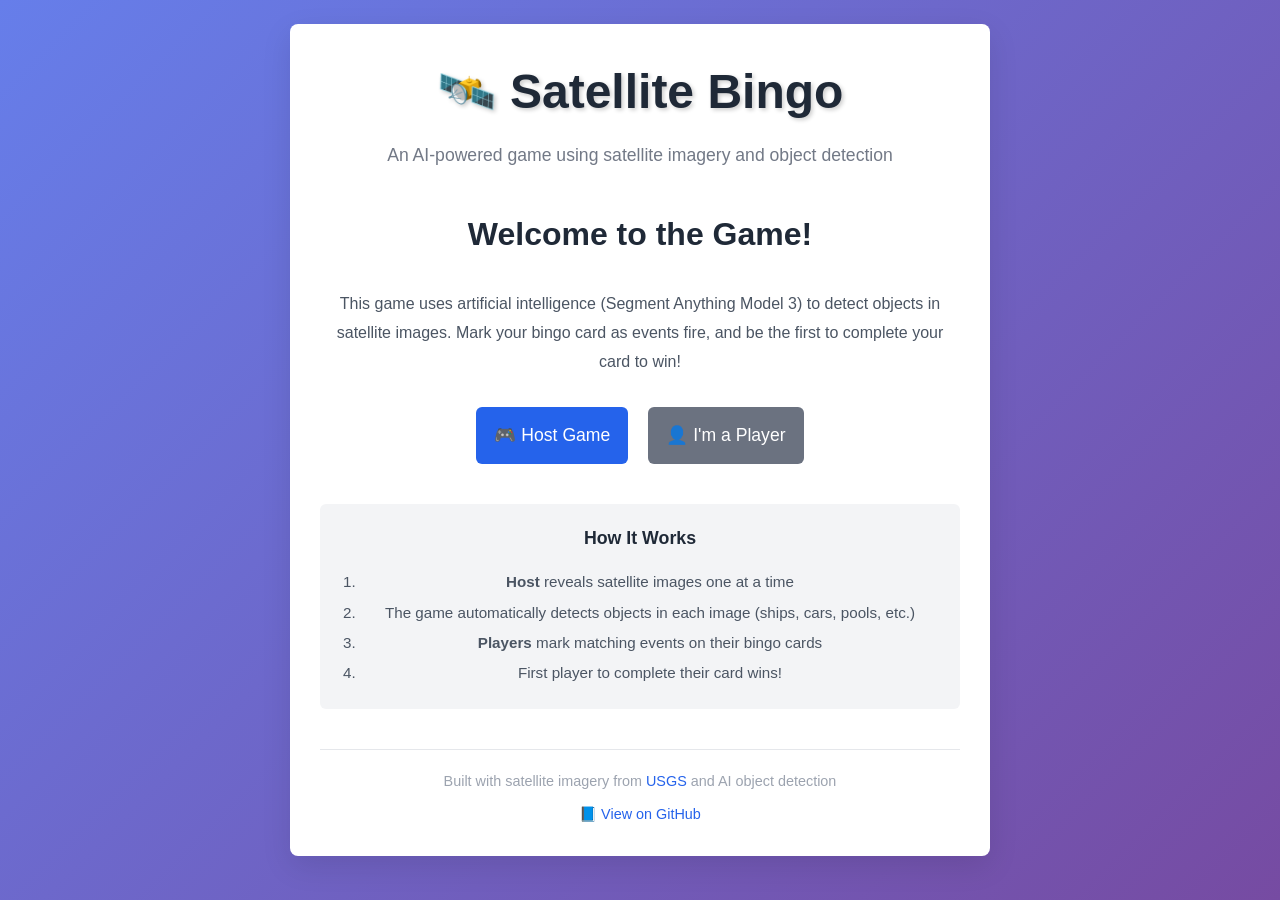
==== index.html @ 4fd05a95 "Added trial web-ui from claude" ====
<!DOCTYPE html>
<html lang="en">
<head>
  <meta charset="UTF-8">
  <meta name="viewport" content="width=device-width, initial-scale=1.0">
  <title>Satellite Bingo</title>
  <link rel="stylesheet" href="web/css/style.css">
</head>
<body>
  <div class="landing">
    <div class="card" style="max-width: 700px;">
      <header style="margin-bottom: 40px;">
        <h1 style="color: var(--text-dark);">🛰️ Satellite Bingo</h1>
        <p style="color: #6b7280; font-size: 1.1em;">An AI-powered game using satellite imagery and object detection</p>
      </header>

      <h2>Welcome to the Game!</h2>

      <p style="margin-bottom: 30px; color: #4b5563; line-height: 1.8;">
        This game uses artificial intelligence (Segment Anything Model 3) to detect objects in satellite images.
        Mark your bingo card as events fire, and be the first to complete your card to win!
      </p>

      <div class="landing-buttons">
        <a href="host.html" style="text-decoration: none;">
          <button style="width: 100%; padding: 18px; font-size: 1.1em;">
            🎮 Host Game
          </button>
        </a>
        <a href="player.html" style="text-decoration: none;">
          <button class="secondary" style="width: 100%; padding: 18px; font-size: 1.1em;">
            👤 I'm a Player
          </button>
        </a>
      </div>

      <div style="margin-top: 40px; padding: 20px; background: #f3f4f6; border-radius: 6px; font-size: 0.95em; color: #4b5563;">
        <h3 style="margin-bottom: 15px; color: var(--text-dark);">How It Works</h3>
        <ol style="margin-left: 20px; line-height: 2;">
          <li><strong>Host</strong> reveals satellite images one at a time</li>
          <li>The game automatically detects objects in each image (ships, cars, pools, etc.)</li>
          <li><strong>Players</strong> mark matching events on their bingo cards</li>
          <li>First player to complete their card wins!</li>
        </ol>
      </div>

      <footer style="margin-top: 40px; padding-top: 20px; border-top: 1px solid var(--border-color); text-align: center; color: #9ca3af; font-size: 0.9em;">
        <p>
          Built with satellite imagery from
          <a href="https://www.usgs.gov/" style="color: var(--primary-color); text-decoration: none;">USGS</a>
          and AI object detection
        </p>
        <p style="margin-top: 10px;">
          <a href="https://github.com/DanGodi/segmentation-bingo" style="color: var(--primary-color); text-decoration: none;">📘 View on GitHub</a>
        </p>
      </footer>
    </div>
  </div>
</body>
</html>
---- web/css/style.css ----
/**
 * Satellite Bingo - Web UI Styles
 */

:root {
  --primary-color: #2563eb;
  --primary-dark: #1e40af;
  --success-color: #16a34a;
  --danger-color: #dc2626;
  --warning-color: #ea580c;
  --text-light: #f5f5f5;
  --text-dark: #1f2937;
  --bg-light: #f9fafb;
  --bg-dark: #111827;
  --border-color: #e5e7eb;
  --shadow: 0 1px 3px rgba(0, 0, 0, 0.1);
}

* {
  margin: 0;
  padding: 0;
  box-sizing: border-box;
}

body {
  font-family: -apple-system, BlinkMacSystemFont, 'Segoe UI', Roboto, Oxygen, Ubuntu, Cantarell, sans-serif;
  background: linear-gradient(135deg, #667eea 0%, #764ba2 100%);
  color: var(--text-dark);
  line-height: 1.6;
  min-height: 100vh;
}

/* Container */
.container {
  max-width: 1200px;
  margin: 0 auto;
  padding: 20px;
}

/* Header */
header {
  text-align: center;
  margin-bottom: 40px;
  color: white;
}

header h1 {
  font-size: 3em;
  margin-bottom: 10px;
  text-shadow: 2px 2px 4px rgba(0, 0, 0, 0.2);
}

header p {
  font-size: 1.1em;
  opacity: 0.95;
}

/* Cards and panels */
.card {
  background: white;
  border-radius: 8px;
  padding: 30px;
  box-shadow: 0 10px 30px rgba(0, 0, 0, 0.1);
  margin-bottom: 20px;
}

/* Buttons */
button {
  background: var(--primary-color);
  color: white;
  border: none;
  padding: 12px 24px;
  border-radius: 6px;
  font-size: 1em;
  cursor: pointer;
  transition: all 0.2s;
}

button:hover {
  background: var(--primary-dark);
  transform: translateY(-2px);
  box-shadow: 0 5px 15px rgba(0, 0, 0, 0.2);
}

button:active {
  transform: translateY(0);
}

button.secondary {
  background: #6b7280;
}

button.secondary:hover {
  background: #4b5563;
}

button.success {
  background: var(--success-color);
}

button.success:hover {
  background: #15803d;
}

button.danger {
  background: var(--danger-color);
}

button.danger:hover {
  background: #b91c1c;
}

button:disabled {
  opacity: 0.5;
  cursor: not-allowed;
}

/* Landing page */
.landing {
  display: flex;
  flex-direction: column;
  align-items: center;
  justify-content: center;
  min-height: 100vh;
  text-align: center;
}

.landing .card {
  max-width: 600px;
}

.landing h2 {
  font-size: 2em;
  margin-bottom: 30px;
  color: var(--text-dark);
}

.landing-buttons {
  display: flex;
  gap: 20px;
  justify-content: center;
  flex-wrap: wrap;
}

.landing-buttons button {
  padding: 16px 40px;
  font-size: 1.1em;
}

/* Game views */
.game-view {
  display: flex;
  flex-direction: column;
  gap: 20px;
}

/* Game header bar */
.game-header {
  display: flex;
  justify-content: space-between;
  align-items: center;
  background: white;
  padding: 20px;
  border-radius: 8px;
  box-shadow: var(--shadow);
  flex-wrap: wrap;
  gap: 10px;
}

.game-header h1 {
  font-size: 1.8em;
  color: var(--text-dark);
}

.turn-counter {
  font-size: 1.1em;
  color: #6b7280;
  font-weight: 500;
}

/* Image display area */
.image-display {
  background: white;
  border-radius: 8px;
  padding: 20px;
  text-align: center;
  box-shadow: var(--shadow);
}

.image-display img {
  max-width: 100%;
  max-height: 600px;
  border-radius: 6px;
}

.image-id {
  font-size: 0.9em;
  color: #6b7280;
  margin-top: 10px;
}

/* Events panel */
.events-panel {
  background: #f0fdf4;
  border-left: 4px solid var(--success-color);
  padding: 20px;
  border-radius: 6px;
}

.events-panel h3 {
  margin-bottom: 15px;
  color: #15803d;
}

.events-chips {
  display: flex;
  flex-wrap: wrap;
  gap: 10px;
}

.event-chip {
  background: var(--success-color);
  color: white;
  padding: 8px 16px;
  border-radius: 20px;
  font-size: 0.9em;
  font-weight: 500;
}

.event-chip.inactive {
  background: #e5e7eb;
  color: #6b7280;
}

/* Progress bars */
.progress-section {
  background: white;
  padding: 20px;
  border-radius: 8px;
  box-shadow: var(--shadow);
}

.progress-section h3 {
  margin-bottom: 15px;
  color: var(--text-dark);
}

.card-progress {
  display: grid;
  grid-template-columns: repeat(auto-fit, minmax(250px, 1fr));
  gap: 15px;
}

.card-progress-item {
  background: #f3f4f6;
  padding: 15px;
  border-radius: 6px;
  border-left: 4px solid var(--primary-color);
}

.card-progress-item.bingo {
  border-left-color: var(--success-color);
  background: #f0fdf4;
}

.card-id {
  font-weight: 600;
  color: var(--text-dark);
  margin-bottom: 8px;
}

.progress-bar {
  background: #e5e7eb;
  height: 8px;
  border-radius: 4px;
  overflow: hidden;
}

.progress-fill {
  background: var(--primary-color);
  height: 100%;
  transition: width 0.3s;
}

.card-progress-item.bingo .progress-fill {
  background: var(--success-color);
}

.progress-text {
  font-size: 0.85em;
  color: #6b7280;
  margin-top: 5px;
}

/* Bingo card grid */
.bingo-card {
  background: white;
  border: 2px solid var(--primary-color);
  border-radius: 8px;
  padding: 15px;
  box-shadow: var(--shadow);
}

.bingo-card.completed {
  border-color: var(--success-color);
  background: #f0fdf4;
}

.card-header {
  display: flex;
  justify-content: space-between;
  align-items: center;
  margin-bottom: 15px;
  padding-bottom: 10px;
  border-bottom: 1px solid var(--border-color);
}

.card-header h3 {
  color: var(--text-dark);
}

.bingo-label {
  background: var(--success-color);
  color: white;
  padding: 4px 12px;
  border-radius: 20px;
  font-size: 0.8em;
  font-weight: 600;
}

.card-grid {
  display: grid;
  grid-template-columns: repeat(5, 1fr);
  gap: 8px;
}

.bingo-square {
  aspect-ratio: 1;
  background: white;
  border: 2px solid var(--border-color);
  border-radius: 6px;
  padding: 10px;
  cursor: pointer;
  transition: all 0.2s;
  display: flex;
  align-items: center;
  justify-content: center;
  text-align: center;
  font-size: 0.75em;
  font-weight: 500;
  overflow: hidden;
}

.bingo-square:hover:not(.marked) {
  border-color: var(--primary-color);
  background: #eff6ff;
}

.bingo-square.marked {
  background: var(--success-color);
  color: white;
  border-color: var(--success-color);
}

.bingo-square.marked::after {
  content: '✓';
  font-size: 1.5em;
  font-weight: bold;
}

/* Card selector */
.card-selector {
  margin-bottom: 20px;
}

.card-selector label {
  display: block;
  margin-bottom: 8px;
  font-weight: 600;
  color: var(--text-dark);
}

.card-selector select {
  width: 100%;
  padding: 10px;
  border: 1px solid var(--border-color);
  border-radius: 6px;
  font-size: 1em;
}

/* Empty state */
.empty-state {
  text-align: center;
  padding: 40px 20px;
  background: #f3f4f6;
  border-radius: 8px;
  color: #6b7280;
}

.empty-state h3 {
  margin-bottom: 10px;
  color: var(--text-dark);
}

/* Responsive */
@media (max-width: 768px) {
  header h1 {
    font-size: 2em;
  }

  .game-header {
    flex-direction: column;
  }

  .landing-buttons {
    flex-direction: column;
  }

  .landing-buttons button {
    width: 100%;
  }

  .card-grid {
    grid-template-columns: repeat(5, 1fr);
    gap: 6px;
  }

  .bingo-square {
    font-size: 0.6em;
    padding: 5px;
  }

  .card-progress {
    grid-template-columns: 1fr;
  }
}
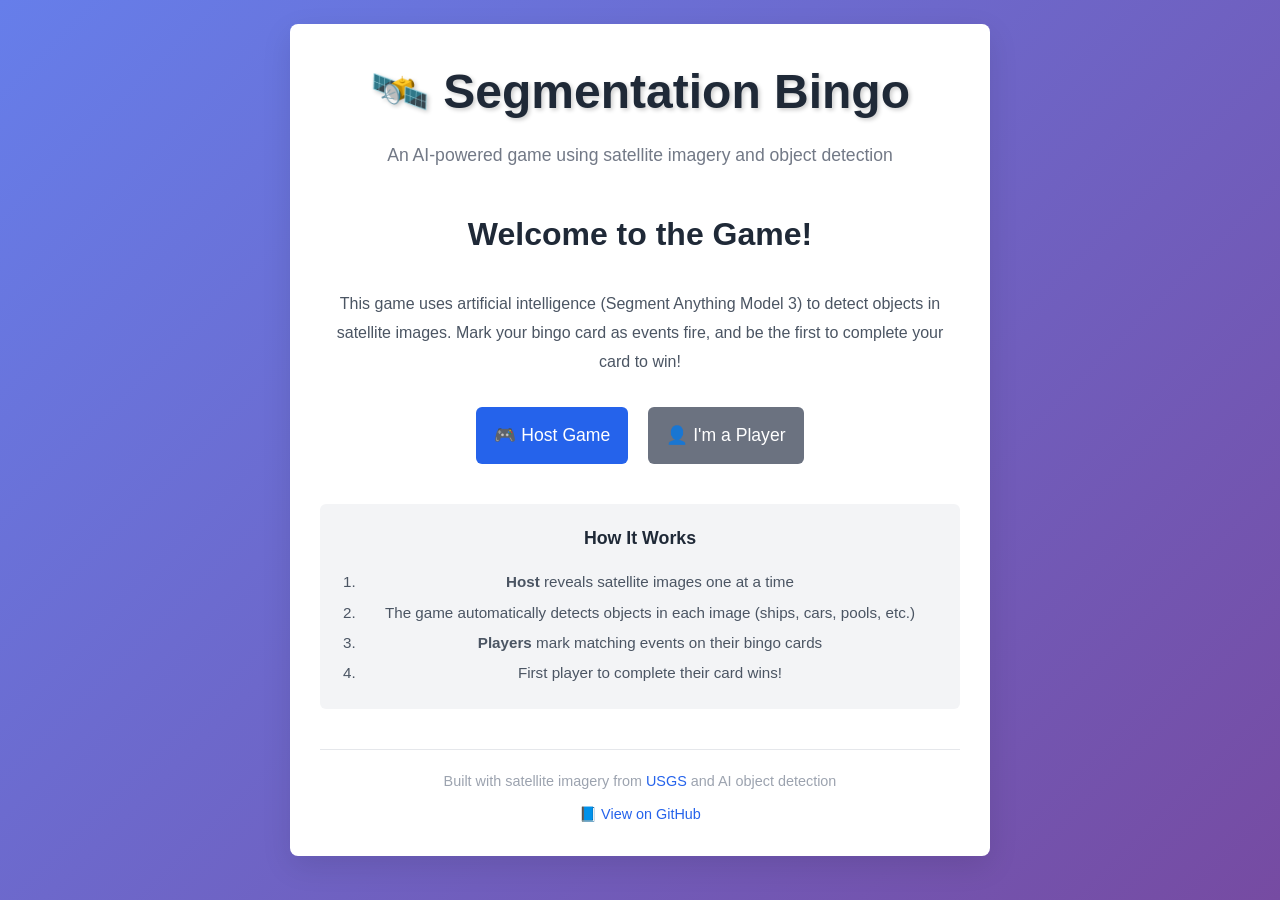
==== commit 9bf901bf: "Fixed title referring to previous version and fixed asset loading" ====
--- a/index.html
+++ b/index.html
@@ -10,7 +10,7 @@
   <div class="landing">
     <div class="card" style="max-width: 700px;">
       <header style="margin-bottom: 40px;">
-        <h1 style="color: var(--text-dark);">🛰️ Satellite Bingo</h1>
+        <h1 style="color: var(--text-dark);">🛰️ Segmentation Bingo</h1>
         <p style="color: #6b7280; font-size: 1.1em;">An AI-powered game using satellite imagery and object detection</p>
       </header>
 
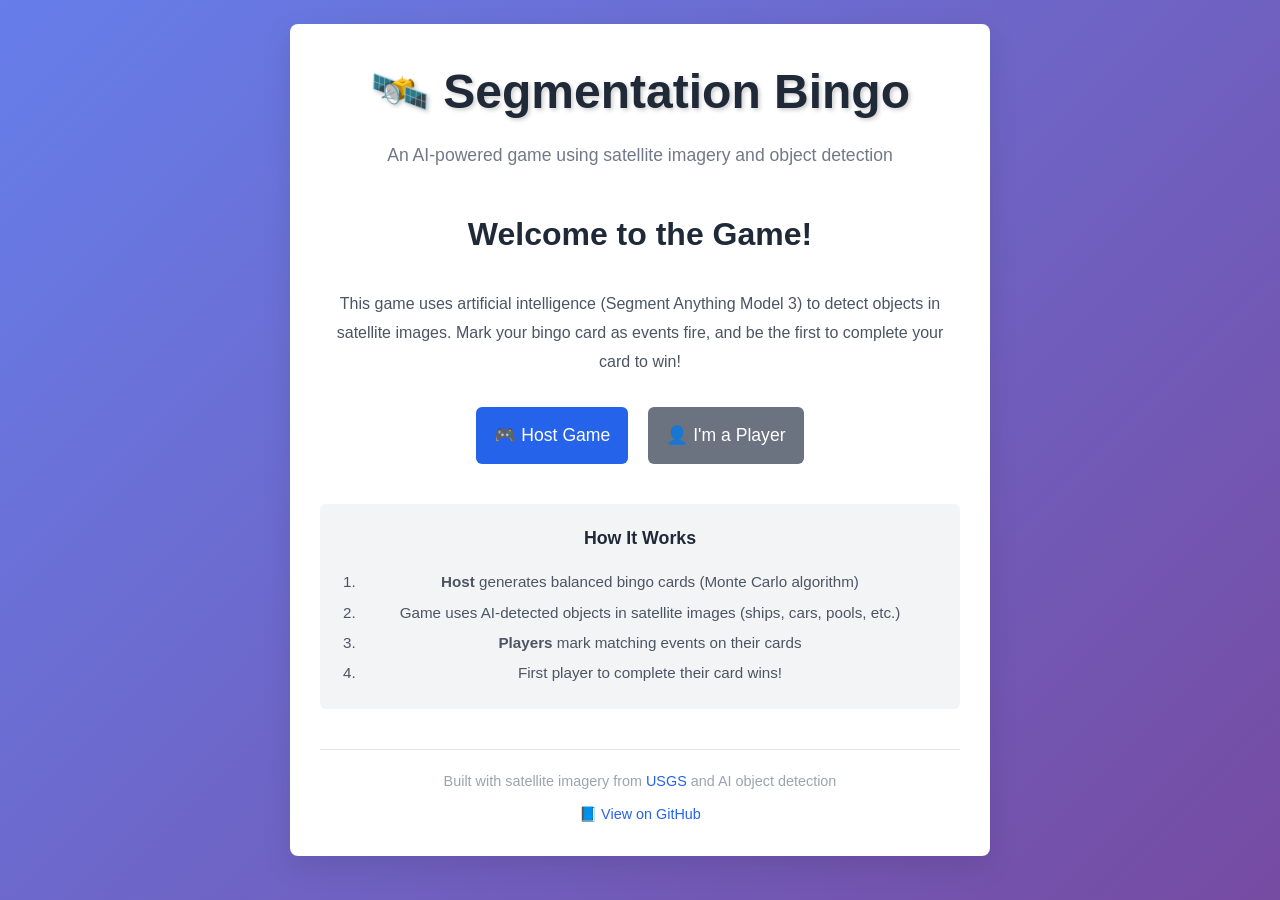
==== commit 534a60bb: "Added number of cards slider and implemented js montecarlo cards generator" ====
--- a/index.html
+++ b/index.html
@@ -22,7 +22,7 @@
       </p>
 
       <div class="landing-buttons">
-        <a href="host.html" style="text-decoration: none;">
+        <a href="setup.html" style="text-decoration: none;">
           <button style="width: 100%; padding: 18px; font-size: 1.1em;">
             🎮 Host Game
           </button>
@@ -37,9 +37,9 @@
       <div style="margin-top: 40px; padding: 20px; background: #f3f4f6; border-radius: 6px; font-size: 0.95em; color: #4b5563;">
         <h3 style="margin-bottom: 15px; color: var(--text-dark);">How It Works</h3>
         <ol style="margin-left: 20px; line-height: 2;">
-          <li><strong>Host</strong> reveals satellite images one at a time</li>
-          <li>The game automatically detects objects in each image (ships, cars, pools, etc.)</li>
-          <li><strong>Players</strong> mark matching events on their bingo cards</li>
+          <li><strong>Host</strong> generates balanced bingo cards (Monte Carlo algorithm)</li>
+          <li>Game uses AI-detected objects in satellite images (ships, cars, pools, etc.)</li>
+          <li><strong>Players</strong> mark matching events on their cards</li>
           <li>First player to complete their card wins!</li>
         </ol>
       </div>
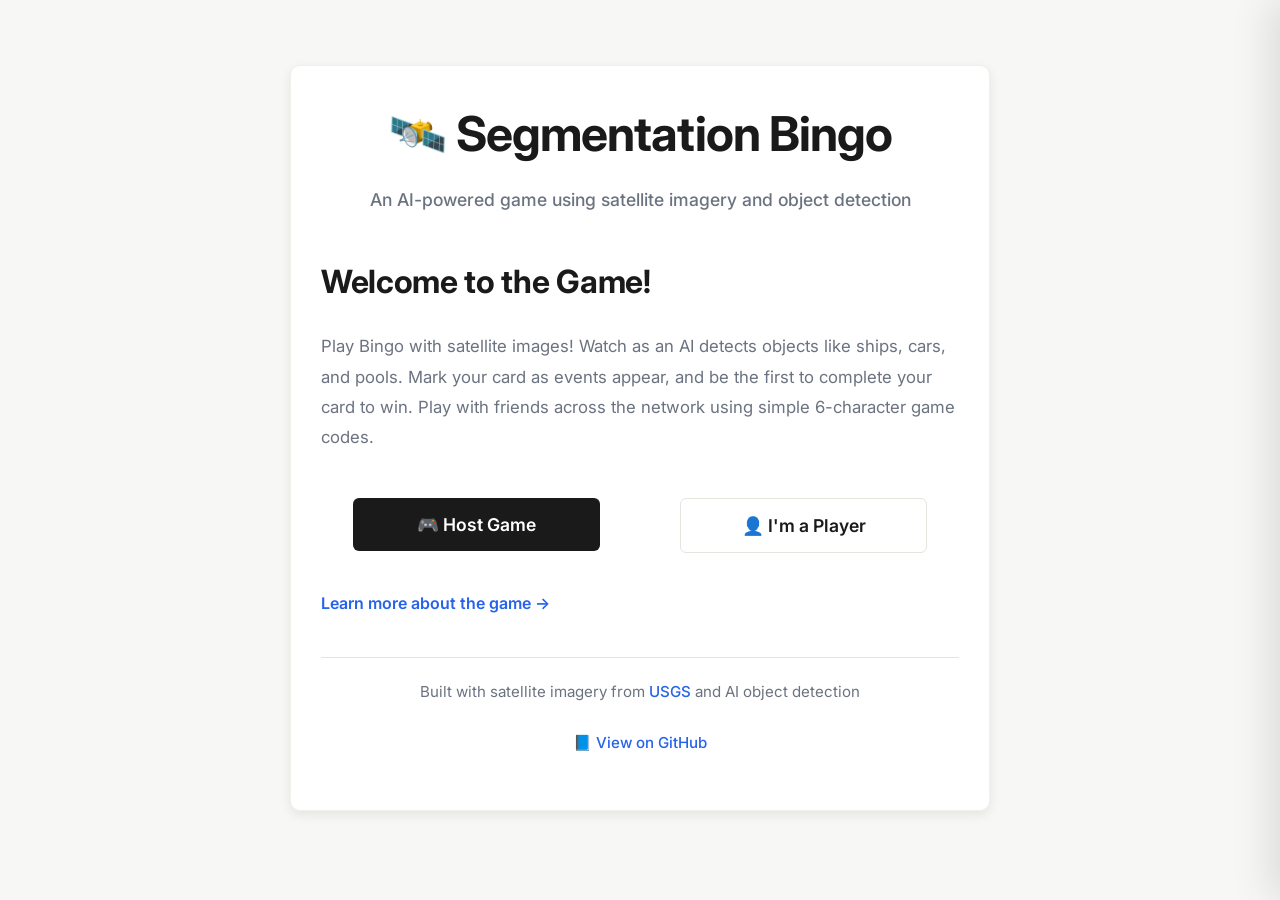
==== commit 321a0b3f: "Improvements to UI design, fixed title indexing and other stuff" ====
--- a/index.html
+++ b/index.html
@@ -3,58 +3,141 @@
 <head>
   <meta charset="UTF-8">
   <meta name="viewport" content="width=device-width, initial-scale=1.0">
-  <title>Satellite Bingo</title>
+  <title>Segmentation Bingo</title>
+  <link rel="preconnect" href="https://fonts.googleapis.com">
+  <link href="https://fonts.googleapis.com/css2?family=Inter:wght@400;500;600;700&display=swap" rel="stylesheet">
   <link rel="stylesheet" href="web/css/style.css">
 </head>
 <body>
   <div class="landing">
     <div class="card" style="max-width: 700px;">
       <header style="margin-bottom: 40px;">
-        <h1 style="color: var(--text-dark);">🛰️ Segmentation Bingo</h1>
-        <p style="color: #6b7280; font-size: 1.1em;">An AI-powered game using satellite imagery and object detection</p>
+        <h1 style="color: var(--text-primary);">🛰️ Segmentation Bingo</h1>
+        <p style="color: var(--text-secondary); font-size: 1.1em;">An AI-powered game using satellite imagery and object detection</p>
       </header>
 
       <h2>Welcome to the Game!</h2>
 
-      <p style="margin-bottom: 30px; color: #4b5563; line-height: 1.8;">
-        This game uses artificial intelligence (Segment Anything Model 3) to detect objects in satellite images.
-        Mark your bingo card as events fire, and be the first to complete your card to win!
+      <p style="margin-bottom: 30px; color: var(--text-secondary); line-height: 1.8;">
+        Play Bingo with satellite images! Watch as an AI detects objects like ships, cars, and pools. Mark your card as events appear, and be the first to complete your card to win. Play with friends across the network using simple 6-character game codes.
       </p>
 
       <div class="landing-buttons">
-        <a href="setup.html" style="text-decoration: none;">
-          <button style="width: 100%; padding: 18px; font-size: 1.1em;">
+        <a href="host.html" style="text-decoration: none;">
+          <button style="width: 100%; padding: 16px; font-size: 1.05em;">
             🎮 Host Game
           </button>
         </a>
         <a href="player.html" style="text-decoration: none;">
-          <button class="secondary" style="width: 100%; padding: 18px; font-size: 1.1em;">
+          <button class="secondary" style="width: 100%; padding: 16px; font-size: 1.05em;">
             👤 I'm a Player
           </button>
         </a>
       </div>
 
-      <div style="margin-top: 40px; padding: 20px; background: #f3f4f6; border-radius: 6px; font-size: 0.95em; color: #4b5563;">
-        <h3 style="margin-bottom: 15px; color: var(--text-dark);">How It Works</h3>
-        <ol style="margin-left: 20px; line-height: 2;">
-          <li><strong>Host</strong> generates balanced bingo cards (Monte Carlo algorithm)</li>
-          <li>Game uses AI-detected objects in satellite images (ships, cars, pools, etc.)</li>
-          <li><strong>Players</strong> mark matching events on their cards</li>
-          <li>First player to complete their card wins!</li>
-        </ol>
-      </div>
+      <button class="how-it-works-btn" onclick="openRulesPanel()">
+        Learn more about the game →
+      </button>
 
-      <footer style="margin-top: 40px; padding-top: 20px; border-top: 1px solid var(--border-color); text-align: center; color: #9ca3af; font-size: 0.9em;">
+      <footer style="margin-top: 40px; padding-top: 20px; border-top: 1px solid var(--border); text-align: center; color: var(--text-muted); font-size: 0.9em;">
         <p>
           Built with satellite imagery from
-          <a href="https://www.usgs.gov/" style="color: var(--primary-color); text-decoration: none;">USGS</a>
+          <a href="https://www.usgs.gov/">USGS</a>
           and AI object detection
         </p>
         <p style="margin-top: 10px;">
-          <a href="https://github.com/DanGodi/segmentation-bingo" style="color: var(--primary-color); text-decoration: none;">📘 View on GitHub</a>
+          <a href="https://github.com/DanGodi/segmentation-bingo">📘 View on GitHub</a>
         </p>
       </footer>
     </div>
   </div>
+
+  <!-- Side Panel Overlay -->
+  <div class="side-panel-overlay" id="sidePanelOverlay" onclick="closeSidePanel()"></div>
+
+  <!-- Side Panel -->
+  <div class="side-panel" id="sidePanel">
+    <div class="side-panel-header">
+      <h2>How Segmentation Bingo Works</h2>
+      <button class="side-panel-close" onclick="closeSidePanel()">✕</button>
+    </div>
+
+    <div class="side-panel-section">
+      <h3>📋 How to Play</h3>
+      <ol>
+        <li><strong>Host</strong> generates balanced bingo cards using a Monte Carlo algorithm</li>
+        <li><strong>Players</strong> join with a 6-character game code and enter their name</li>
+        <li>Host reveals satellite images one at a time</li>
+        <li>An <strong>AI model (SAM 3)</strong> detects objects in each image (ships, vehicles, pools, etc.)</li>
+        <li>When detected objects match your bingo card events, your squares auto-mark</li>
+        <li>You can also <strong>manually mark squares</strong> if you spot objects the AI missed</li>
+        <li><strong>First player to complete their card</strong> claims BINGO and wins!</li>
+      </ol>
+    </div>
+
+    <div class="side-panel-section">
+      <h3>🤖 How AI Segmentation Works</h3>
+      <p>
+        <strong>Segmentation</strong> is a computer vision technique where an AI model identifies and outlines every object in an image. Our game uses <strong>SAM 3 (Segment Anything Model 3)</strong>, a state-of-the-art model developed by Meta that can detect and label objects in any image.
+      </p>
+      <p>
+        For this game, SAM 3 analyzes 36 satellite images from the USGS, automatically detecting features like:
+      </p>
+      <ul style="margin-left: 20px; color: var(--text-secondary); font-size: 0.95em; line-height: 1.8;">
+        <li>Ships and maritime vessels</li>
+        <li>Cars and vehicles</li>
+        <li>Pools and water features</li>
+        <li>Buildings and structures</li>
+        <li>Trees, forests, and vegetation</li>
+        <li>Roads and parking lots</li>
+        <li>And much more...</li>
+      </ul>
+    </div>
+
+    <div class="side-panel-section">
+      <h3>🛰️ About the Images</h3>
+      <p>
+        The game uses <strong>36 satellite images</strong> from the USGS. Each image shows a different location on Earth captured from space. The AI detects what objects appear in each image, and your bingo card contains 10 events (combinations of detected objects).
+      </p>
+      <p>
+        Here's an example of a satellite image and the kinds of objects an AI can detect:
+      </p>
+      <img src="web/images/image_1.jpg" alt="Example satellite image" class="side-panel-image">
+      <p style="font-size: 0.85em; color: var(--text-muted); margin-top: 8px;">Example satellite image from USGS</p>
+    </div>
+
+    <div class="side-panel-section">
+      <h3>💡 Quick Tips</h3>
+      <ul style="margin-left: 20px; color: var(--text-secondary); font-size: 0.95em; line-height: 1.8;">
+        <li>Each game generates a unique, balanced set of bingo cards</li>
+        <li>You can play with 2+ players on different networks</li>
+        <li>The 6-character game code makes it easy to share (no long URLs)</li>
+        <li>Watch the host's screen to see which objects are detected each turn</li>
+        <li>The first verified winner completes their card and claims BINGO</li>
+        <li>After 3+ players win, the game ends and you can see the final chart</li>
+      </ul>
+    </div>
+  </div>
+
+  <script>
+    function openRulesPanel() {
+      document.getElementById('sidePanel').classList.add('open');
+      document.getElementById('sidePanelOverlay').classList.add('open');
+      document.body.style.overflow = 'hidden';
+    }
+
+    function closeSidePanel() {
+      document.getElementById('sidePanel').classList.remove('open');
+      document.getElementById('sidePanelOverlay').classList.remove('open');
+      document.body.style.overflow = 'auto';
+    }
+
+    // Close panel when pressing Escape
+    document.addEventListener('keydown', function(event) {
+      if (event.key === 'Escape') {
+        closeSidePanel();
+      }
+    });
+  </script>
 </body>
 </html>
--- a/web/css/style.css
+++ b/web/css/style.css
@@ -1,19 +1,37 @@
 /**
- * Satellite Bingo - Web UI Styles
+ * Segmentation Bingo - Claude-inspired Design
+ * Clean, minimal, with warm neutrals and smooth animations
  */
 
+@import url('https://fonts.googleapis.com/css2?family=Inter:wght@400;500;600;700&display=swap');
+
 :root {
-  --primary-color: #2563eb;
+  --primary: #2563eb;
+  --primary-light: #3b82f6;
   --primary-dark: #1e40af;
-  --success-color: #16a34a;
-  --danger-color: #dc2626;
-  --warning-color: #ea580c;
-  --text-light: #f5f5f5;
-  --text-dark: #1f2937;
-  --bg-light: #f9fafb;
-  --bg-dark: #111827;
-  --border-color: #e5e7eb;
-  --shadow: 0 1px 3px rgba(0, 0, 0, 0.1);
+  --success: #10b981;
+  --warning: #f59e0b;
+  --danger: #ef4444;
+
+  --text-primary: #1a1a1a;
+  --text-secondary: #6b7280;
+  --text-muted: #9ca3af;
+
+  --bg-page: #f7f7f5;
+  --bg-surface: #ffffff;
+  --bg-subtle: #f3f3f0;
+
+  --border: #e5e5e0;
+  --border-light: #f0f0ed;
+
+  --shadow-sm: 0 1px 3px rgba(0, 0, 0, 0.06);
+  --shadow-md: 0 4px 12px rgba(0, 0, 0, 0.08);
+  --shadow-lg: 0 12px 40px rgba(0, 0, 0, 0.12);
+
+  --radius: 10px;
+  --radius-sm: 6px;
+
+  --transition: all 0.2s cubic-bezier(0.4, 0, 0.2, 1);
 }
 
 * {
@@ -22,92 +40,93 @@
   box-sizing: border-box;
 }
 
+html {
+  scroll-behavior: smooth;
+}
+
 body {
-  font-family: -apple-system, BlinkMacSystemFont, 'Segoe UI', Roboto, Oxygen, Ubuntu, Cantarell, sans-serif;
-  background: linear-gradient(135deg, #667eea 0%, #764ba2 100%);
-  color: var(--text-dark);
+  font-family: 'Inter', -apple-system, BlinkMacSystemFont, 'Segoe UI', sans-serif;
+  background: var(--bg-page);
+  color: var(--text-primary);
   line-height: 1.6;
-  min-height: 100vh;
-}
-
-/* Container */
+  font-size: 16px;
+}
+
+/* ======== Layout ======== */
+
 .container {
   max-width: 1200px;
   margin: 0 auto;
-  padding: 20px;
-}
-
-/* Header */
+  padding: 24px;
+}
+
+/* ======== Header ======== */
+
 header {
   text-align: center;
   margin-bottom: 40px;
-  color: white;
+  color: var(--text-primary);
 }
 
 header h1 {
   font-size: 3em;
-  margin-bottom: 10px;
-  text-shadow: 2px 2px 4px rgba(0, 0, 0, 0.2);
+  font-weight: 700;
+  margin-bottom: 12px;
+  letter-spacing: -0.02em;
 }
 
 header p {
   font-size: 1.1em;
-  opacity: 0.95;
-}
-
-/* Cards and panels */
+  color: var(--text-secondary);
+  font-weight: 500;
+}
+
+/* ======== Cards ======== */
+
 .card {
-  background: white;
-  border-radius: 8px;
+  background: var(--bg-surface);
+  border-radius: var(--radius);
   padding: 30px;
-  box-shadow: 0 10px 30px rgba(0, 0, 0, 0.1);
-  margin-bottom: 20px;
-}
-
-/* Buttons */
-button {
-  background: var(--primary-color);
+  box-shadow: var(--shadow-md);
+  border: 1px solid var(--border-light);
+  margin-bottom: 24px;
+  transition: var(--transition);
+}
+
+.card:hover {
+  box-shadow: var(--shadow-lg);
+}
+
+/* ======== Buttons ======== */
+
+button, .button {
+  background: #1a1a1a;
   color: white;
   border: none;
   padding: 12px 24px;
-  border-radius: 6px;
+  border-radius: var(--radius-sm);
   font-size: 1em;
+  font-weight: 600;
   cursor: pointer;
-  transition: all 0.2s;
-}
-
-button:hover {
-  background: var(--primary-dark);
-  transform: translateY(-2px);
-  box-shadow: 0 5px 15px rgba(0, 0, 0, 0.2);
-}
-
-button:active {
+  transition: var(--transition);
+  font-family: 'Inter', sans-serif;
+  display: inline-flex;
+  align-items: center;
+  justify-content: center;
+  gap: 8px;
+  white-space: nowrap;
+}
+
+button:hover:not(:disabled),
+.button:hover {
+  background: #2d2d2d;
+  transform: translateY(-1px);
+  box-shadow: var(--shadow-md);
+}
+
+button:active:not(:disabled),
+.button:active {
   transform: translateY(0);
-}
-
-button.secondary {
-  background: #6b7280;
-}
-
-button.secondary:hover {
-  background: #4b5563;
-}
-
-button.success {
-  background: var(--success-color);
-}
-
-button.success:hover {
-  background: #15803d;
-}
-
-button.danger {
-  background: var(--danger-color);
-}
-
-button.danger:hover {
-  background: #b91c1c;
 }
 
 button:disabled {
@@ -115,217 +134,460 @@
   cursor: not-allowed;
 }
 
-/* Landing page */
+button.primary-blue {
+  background: var(--primary);
+}
+
+button.primary-blue:hover:not(:disabled) {
+  background: var(--primary-dark);
+}
+
+button.secondary {
+  background: transparent;
+  color: var(--text-primary);
+  border: 1px solid var(--border);
+}
+
+button.secondary:hover {
+  background: var(--bg-subtle);
+  border-color: var(--text-secondary);
+}
+
+button.success {
+  background: var(--success);
+}
+
+button.success:hover:not(:disabled) {
+  background: #059669;
+}
+
+button.danger {
+  background: var(--danger);
+}
+
+button.danger:hover:not(:disabled) {
+  background: #dc2626;
+}
+
+a {
+  color: var(--primary);
+  text-decoration: none;
+  font-weight: 500;
+  transition: var(--transition);
+}
+
+a:hover {
+  color: var(--primary-dark);
+  text-decoration: underline;
+}
+
+/* ======== Landing Page ======== */
+
 .landing {
   display: flex;
   flex-direction: column;
   align-items: center;
   justify-content: center;
   min-height: 100vh;
-  text-align: center;
+  padding: 20px;
 }
 
 .landing .card {
-  max-width: 600px;
+  max-width: 700px;
+  width: 100%;
 }
 
 .landing h2 {
   font-size: 2em;
-  margin-bottom: 30px;
-  color: var(--text-dark);
+  font-weight: 700;
+  margin-bottom: 24px;
+  color: var(--text-primary);
+  letter-spacing: -0.01em;
+}
+
+.landing p {
+  font-size: 1.05em;
+  color: var(--text-secondary);
+  line-height: 1.8;
+  margin-bottom: 24px;
 }
 
 .landing-buttons {
   display: flex;
-  gap: 20px;
-  justify-content: center;
+  gap: 16px;
   flex-wrap: wrap;
-}
-
-.landing-buttons button {
-  padding: 16px 40px;
-  font-size: 1.1em;
-}
-
-/* Game views */
-.game-view {
-  display: flex;
-  flex-direction: column;
-  gap: 20px;
-}
-
-/* Game header bar */
-.game-header {
+  width: 100%;
+}
+
+.landing-buttons button,
+.landing-buttons a {
+  flex: 1;
+  min-width: 140px;
+  padding: 16px 32px;
+  font-size: 1.05em;
+}
+
+a button {
+  width: 100%;
+}
+
+.how-it-works-btn {
+  background: transparent !important;
+  color: var(--primary) !important;
+  border: none !important;
+  padding: 0 !important;
+  font-weight: 600;
+  cursor: pointer;
+  text-decoration: none;
+  margin-top: 24px;
+}
+
+.how-it-works-btn:hover {
+  color: var(--primary-dark) !important;
+}
+
+/* ======== Side Panel (Rules Drawer) ======== */
+
+.side-panel-overlay {
+  position: fixed;
+  inset: 0;
+  background: rgba(0, 0, 0, 0.3);
+  opacity: 0;
+  pointer-events: none;
+  transition: opacity 0.35s cubic-bezier(0.4, 0, 0.2, 1);
+  z-index: 999;
+}
+
+.side-panel-overlay.open {
+  opacity: 1;
+  pointer-events: all;
+}
+
+.side-panel {
+  position: fixed;
+  top: 0;
+  right: 0;
+  width: min(480px, 100%);
+  height: 100%;
+  background: var(--bg-surface);
+  box-shadow: -8px 0 40px rgba(0, 0, 0, 0.12);
+  transform: translateX(100%);
+  transition: transform 0.35s cubic-bezier(0.4, 0, 0.2, 1);
+  overflow-y: auto;
+  z-index: 1000;
+  padding: 32px 24px;
+}
+
+.side-panel.open {
+  transform: translateX(0);
+}
+
+.side-panel-header {
   display: flex;
   justify-content: space-between;
   align-items: center;
-  background: white;
-  padding: 20px;
-  border-radius: 8px;
-  box-shadow: var(--shadow);
+  margin-bottom: 28px;
+  padding-bottom: 16px;
+  border-bottom: 1px solid var(--border-light);
+}
+
+.side-panel h2 {
+  font-size: 1.5em;
+  font-weight: 700;
+  color: var(--text-primary);
+  margin: 0;
+}
+
+.side-panel-close {
+  background: transparent;
+  border: none;
+  color: var(--text-secondary);
+  font-size: 1.5em;
+  cursor: pointer;
+  padding: 0;
+  width: 32px;
+  height: 32px;
+  display: flex;
+  align-items: center;
+  justify-content: center;
+  transition: var(--transition);
+}
+
+.side-panel-close:hover {
+  color: var(--text-primary);
+}
+
+.side-panel-section {
+  margin-bottom: 32px;
+}
+
+.side-panel-section h3 {
+  font-size: 1.15em;
+  font-weight: 700;
+  color: var(--text-primary);
+  margin-bottom: 12px;
+}
+
+.side-panel-section p {
+  color: var(--text-secondary);
+  line-height: 1.8;
+  margin-bottom: 12px;
+  font-size: 0.95em;
+}
+
+.side-panel-section ol {
+  margin-left: 20px;
+  line-height: 1.9;
+  color: var(--text-secondary);
+  font-size: 0.95em;
+}
+
+.side-panel-section ol li {
+  margin-bottom: 10px;
+}
+
+.side-panel-image {
+  width: 100%;
+  border-radius: var(--radius);
+  margin: 16px 0;
+  border: 1px solid var(--border-light);
+}
+
+/* ======== Game Views ======== */
+
+.game-view {
+  display: flex;
+  flex-direction: column;
+  gap: 16px;
+}
+
+.game-header {
+  display: flex;
+  justify-content: space-between;
+  align-items: center;
+  background: var(--bg-surface);
+  padding: 20px 24px;
+  border-radius: var(--radius);
+  box-shadow: var(--shadow-md);
+  border: 1px solid var(--border-light);
   flex-wrap: wrap;
-  gap: 10px;
+  gap: 16px;
 }
 
 .game-header h1 {
-  font-size: 1.8em;
-  color: var(--text-dark);
+  font-size: 1.5em;
+  color: var(--text-primary);
+  font-weight: 700;
+  margin: 0;
 }
 
 .turn-counter {
-  font-size: 1.1em;
-  color: #6b7280;
-  font-weight: 500;
-}
-
-/* Image display area */
+  font-size: 1em;
+  color: var(--text-secondary);
+  font-weight: 600;
+  background: var(--bg-subtle);
+  padding: 8px 16px;
+  border-radius: var(--radius-sm);
+}
+
+/* ======== Image Display ======== */
+
 .image-display {
-  background: white;
-  border-radius: 8px;
+  background: var(--bg-surface);
+  border-radius: var(--radius);
   padding: 20px;
   text-align: center;
-  box-shadow: var(--shadow);
+  box-shadow: var(--shadow-md);
+  border: 1px solid var(--border-light);
 }
 
 .image-display img {
   max-width: 100%;
   max-height: 600px;
-  border-radius: 6px;
+  border-radius: var(--radius);
+  transition: var(--transition);
 }
 
 .image-id {
   font-size: 0.9em;
-  color: #6b7280;
-  margin-top: 10px;
-}
-
-/* Events panel */
+  color: var(--text-secondary);
+  margin-top: 12px;
+  font-weight: 500;
+  font-family: 'Courier New', monospace;
+}
+
+/* ======== Events Panel ======== */
+
 .events-panel {
   background: #f0fdf4;
-  border-left: 4px solid var(--success-color);
+  border: 1px solid #d1fae5;
+  border-left: 4px solid var(--success);
   padding: 20px;
-  border-radius: 6px;
+  border-radius: var(--radius);
 }
 
 .events-panel h3 {
-  margin-bottom: 15px;
-  color: #15803d;
+  margin-bottom: 12px;
+  color: #047857;
+  font-weight: 700;
 }
 
 .events-chips {
   display: flex;
   flex-wrap: wrap;
-  gap: 10px;
+  gap: 8px;
 }
 
 .event-chip {
-  background: var(--success-color);
+  background: var(--success);
   color: white;
-  padding: 8px 16px;
-  border-radius: 20px;
-  font-size: 0.9em;
-  font-weight: 500;
+  padding: 7px 14px;
+  border-radius: 16px;
+  font-size: 0.85em;
+  font-weight: 600;
+  animation: slideIn 0.3s ease-out;
+}
+
+@keyframes slideIn {
+  from {
+    opacity: 0;
+    transform: translateY(-4px);
+  }
+  to {
+    opacity: 1;
+    transform: translateY(0);
+  }
 }
 
 .event-chip.inactive {
-  background: #e5e7eb;
-  color: #6b7280;
-}
-
-/* Progress bars */
+  background: var(--bg-subtle);
+  color: var(--text-secondary);
+}
+
+/* ======== Progress Section ======== */
+
 .progress-section {
-  background: white;
+  background: var(--bg-surface);
   padding: 20px;
-  border-radius: 8px;
-  box-shadow: var(--shadow);
+  border-radius: var(--radius);
+  box-shadow: var(--shadow-md);
+  border: 1px solid var(--border-light);
 }
 
 .progress-section h3 {
-  margin-bottom: 15px;
-  color: var(--text-dark);
+  margin-bottom: 16px;
+  color: var(--text-primary);
+  font-weight: 700;
 }
 
 .card-progress {
   display: grid;
-  grid-template-columns: repeat(auto-fit, minmax(250px, 1fr));
-  gap: 15px;
+  grid-template-columns: repeat(auto-fit, minmax(240px, 1fr));
+  gap: 12px;
 }
 
 .card-progress-item {
-  background: #f3f4f6;
-  padding: 15px;
-  border-radius: 6px;
-  border-left: 4px solid var(--primary-color);
+  background: var(--bg-subtle);
+  padding: 14px;
+  border-radius: var(--radius-sm);
+  border-left: 3px solid var(--primary);
+  transition: var(--transition);
+}
+
+.card-progress-item:hover {
+  box-shadow: var(--shadow-md);
+  transform: translateY(-2px);
 }
 
 .card-progress-item.bingo {
-  border-left-color: var(--success-color);
+  border-left-color: var(--success);
   background: #f0fdf4;
+  border: 1px solid #d1fae5;
 }
 
 .card-id {
+  font-weight: 700;
+  color: var(--text-primary);
+  margin-bottom: 8px;
+  font-size: 0.95em;
+}
+
+.progress-bar {
+  background: var(--border);
+  height: 6px;
+  border-radius: 3px;
+  overflow: hidden;
+}
+
+.progress-fill {
+  background: linear-gradient(90deg, var(--primary), var(--primary-light));
+  height: 100%;
+  transition: width 0.4s cubic-bezier(0.4, 0, 0.2, 1);
+}
+
+.card-progress-item.bingo .progress-fill {
+  background: linear-gradient(90deg, var(--success), #34d399);
+}
+
+.progress-text {
+  font-size: 0.8em;
+  color: var(--text-secondary);
+  margin-top: 6px;
   font-weight: 600;
-  color: var(--text-dark);
-  margin-bottom: 8px;
-}
-
-.progress-bar {
-  background: #e5e7eb;
-  height: 8px;
-  border-radius: 4px;
-  overflow: hidden;
-}
-
-.progress-fill {
-  background: var(--primary-color);
-  height: 100%;
-  transition: width 0.3s;
-}
-
-.card-progress-item.bingo .progress-fill {
-  background: var(--success-color);
-}
-
-.progress-text {
-  font-size: 0.85em;
-  color: #6b7280;
-  margin-top: 5px;
-}
-
-/* Bingo card grid */
+}
+
+/* ======== Bingo Card Grid ======== */
+
 .bingo-card {
-  background: white;
-  border: 2px solid var(--primary-color);
-  border-radius: 8px;
-  padding: 15px;
-  box-shadow: var(--shadow);
+  background: var(--bg-surface);
+  border: 2px solid var(--primary);
+  border-radius: var(--radius);
+  padding: 16px;
+  box-shadow: var(--shadow-md);
+  transition: var(--transition);
 }
 
 .bingo-card.completed {
-  border-color: var(--success-color);
+  border-color: var(--success);
   background: #f0fdf4;
+  box-shadow: 0 10px 20px rgba(16, 185, 129, 0.15);
 }
 
 .card-header {
   display: flex;
   justify-content: space-between;
   align-items: center;
-  margin-bottom: 15px;
-  padding-bottom: 10px;
-  border-bottom: 1px solid var(--border-color);
+  margin-bottom: 14px;
+  padding-bottom: 12px;
+  border-bottom: 1px solid var(--border-light);
 }
 
 .card-header h3 {
-  color: var(--text-dark);
+  color: var(--text-primary);
+  font-weight: 700;
+  font-size: 1.1em;
+  margin: 0;
 }
 
 .bingo-label {
-  background: var(--success-color);
+  background: linear-gradient(135deg, var(--success), #34d399);
   color: white;
-  padding: 4px 12px;
-  border-radius: 20px;
-  font-size: 0.8em;
-  font-weight: 600;
+  padding: 5px 12px;
+  border-radius: 14px;
+  font-size: 0.75em;
+  font-weight: 700;
+  text-transform: uppercase;
+  letter-spacing: 0.5px;
+  animation: pulse 0.5s ease-out;
+}
+
+@keyframes pulse {
+  0% {
+    transform: scale(0.95);
+  }
+  100% {
+    transform: scale(1);
+  }
 }
 
 .card-grid {
@@ -336,87 +598,108 @@
 
 .bingo-square {
   aspect-ratio: 1;
-  background: white;
-  border: 2px solid var(--border-color);
-  border-radius: 6px;
-  padding: 10px;
+  background: var(--bg-subtle);
+  border: 2px solid var(--border);
+  border-radius: var(--radius-sm);
+  padding: 8px;
   cursor: pointer;
-  transition: all 0.2s;
+  transition: var(--transition);
   display: flex;
   align-items: center;
   justify-content: center;
   text-align: center;
   font-size: 0.75em;
-  font-weight: 500;
+  font-weight: 600;
   overflow: hidden;
+  position: relative;
 }
 
 .bingo-square:hover:not(.marked) {
-  border-color: var(--primary-color);
-  background: #eff6ff;
+  border-color: var(--primary);
+  background: #f0f9ff;
+  transform: translateY(-1px);
+  box-shadow: var(--shadow-sm);
 }
 
 .bingo-square.marked {
-  background: var(--success-color);
+  background: linear-gradient(135deg, var(--success), #34d399);
   color: white;
-  border-color: var(--success-color);
+  border-color: var(--success);
+  font-weight: 700;
 }
 
 .bingo-square.marked::after {
   content: '✓';
-  font-size: 1.5em;
-  font-weight: bold;
-}
-
-/* Card selector */
-.card-selector {
-  margin-bottom: 20px;
+  font-size: 1.3em;
+  font-weight: 900;
+}
+
+/* ======== Input Fields ======== */
+
+input, select {
+  border: 1px solid var(--border);
+  border-radius: var(--radius-sm);
+  padding: 10px 12px;
+  font-size: 1em;
+  transition: var(--transition);
+  background: var(--bg-surface);
+  color: var(--text-primary);
+  font-family: 'Inter', sans-serif;
+}
+
+input:focus, select:focus {
+  outline: none;
+  border-color: var(--primary);
+  box-shadow: 0 0 0 3px rgba(37, 99, 235, 0.1);
 }
 
 .card-selector label {
   display: block;
   margin-bottom: 8px;
-  font-weight: 600;
-  color: var(--text-dark);
-}
-
-.card-selector select {
-  width: 100%;
-  padding: 10px;
-  border: 1px solid var(--border-color);
-  border-radius: 6px;
-  font-size: 1em;
-}
-
-/* Empty state */
+  font-weight: 700;
+  color: var(--text-primary);
+  font-size: 0.95em;
+}
+
+/* ======== Empty State ======== */
+
 .empty-state {
   text-align: center;
   padding: 40px 20px;
-  background: #f3f4f6;
-  border-radius: 8px;
-  color: #6b7280;
+  background: var(--bg-subtle);
+  border-radius: var(--radius);
+  color: var(--text-secondary);
+  border: 1px solid var(--border-light);
 }
 
 .empty-state h3 {
   margin-bottom: 10px;
-  color: var(--text-dark);
-}
-
-/* Responsive */
+  color: var(--text-primary);
+  font-weight: 700;
+}
+
+/* ======== Responsive ======== */
+
 @media (max-width: 768px) {
   header h1 {
-    font-size: 2em;
+    font-size: 1.8em;
+  }
+
+  .container {
+    padding: 16px;
   }
 
   .game-header {
     flex-direction: column;
+    align-items: flex-start;
   }
 
   .landing-buttons {
     flex-direction: column;
   }
 
-  .landing-buttons button {
+  .landing-buttons button,
+  .landing-buttons a {
     width: 100%;
   }
 
@@ -427,10 +710,14 @@
 
   .bingo-square {
     font-size: 0.6em;
-    padding: 5px;
+    padding: 4px;
   }
 
   .card-progress {
     grid-template-columns: 1fr;
   }
-}
+
+  .side-panel {
+    width: 100%;
+  }
+}
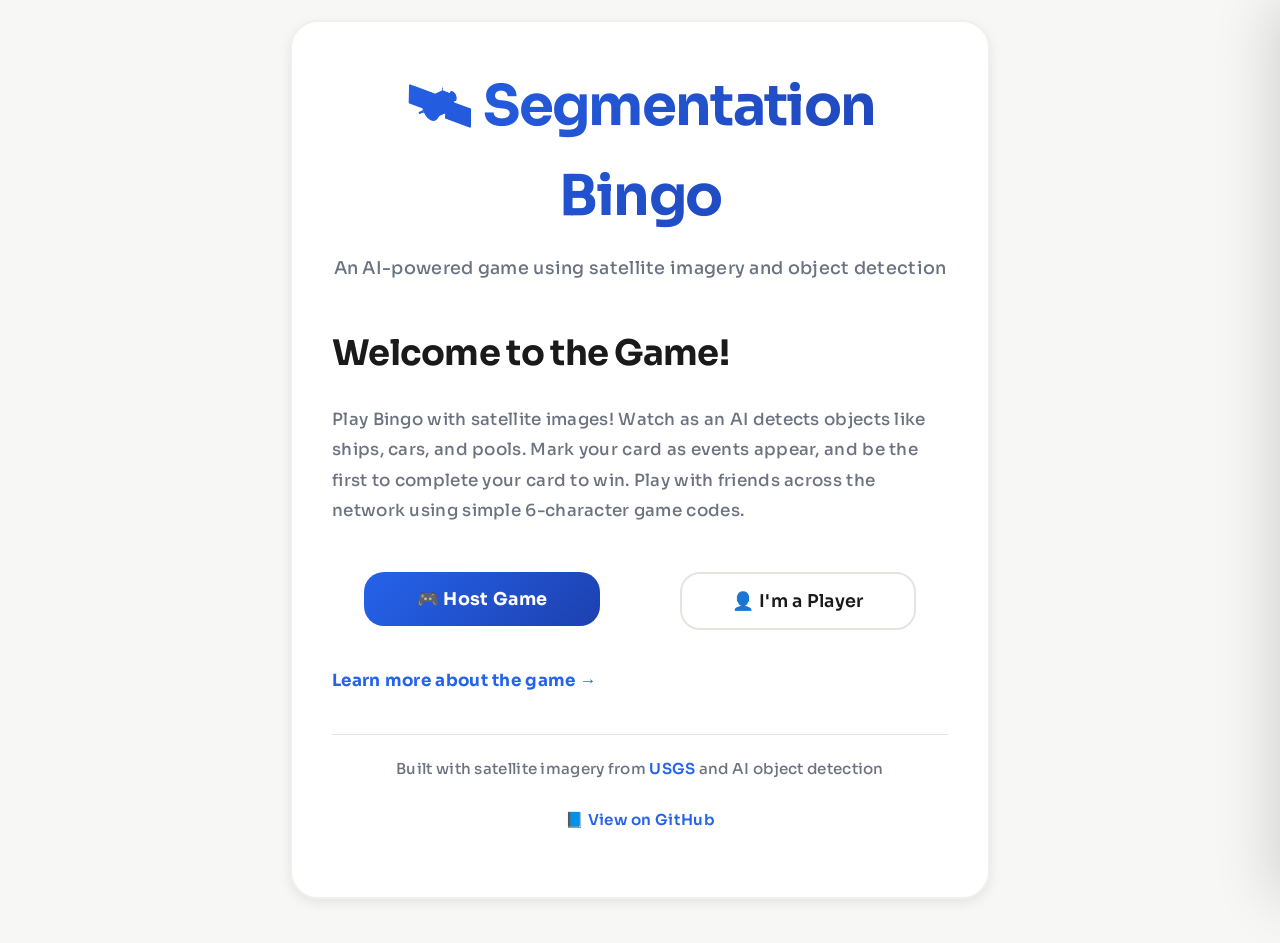
==== commit b76bdf0e: "Big UI changes" ====
--- a/index.html
+++ b/index.html
@@ -5,7 +5,7 @@
   <meta name="viewport" content="width=device-width, initial-scale=1.0">
   <title>Segmentation Bingo</title>
   <link rel="preconnect" href="https://fonts.googleapis.com">
-  <link href="https://fonts.googleapis.com/css2?family=Inter:wght@400;500;600;700&display=swap" rel="stylesheet">
+  <link href="https://fonts.googleapis.com/css2?family=Sora:wght@400;500;600;700&display=swap" rel="stylesheet">
   <link rel="stylesheet" href="web/css/style.css">
 </head>
 <body>
--- a/web/css/style.css
+++ b/web/css/style.css
@@ -1,9 +1,9 @@
 /**
- * Segmentation Bingo - Claude-inspired Design
- * Clean, minimal, with warm neutrals and smooth animations
+ * Segmentation Bingo - Floaty & Bubbly Design
+ * Playful, rounded aesthetics with gentle floating animations
  */
 
-@import url('https://fonts.googleapis.com/css2?family=Inter:wght@400;500;600;700&display=swap');
+@import url('https://fonts.googleapis.com/css2?family=Sora:wght@400;500;600;700&display=swap');
 
 :root {
   --primary: #2563eb;
@@ -28,10 +28,11 @@
   --shadow-md: 0 4px 12px rgba(0, 0, 0, 0.08);
   --shadow-lg: 0 12px 40px rgba(0, 0, 0, 0.12);
 
-  --radius: 10px;
-  --radius-sm: 6px;
-
-  --transition: all 0.2s cubic-bezier(0.4, 0, 0.2, 1);
+  --radius-lg: 28px;
+  --radius: 20px;
+  --radius-sm: 14px;
+
+  --transition: all 0.3s cubic-bezier(0.34, 1.56, 0.64, 1);
 }
 
 * {
@@ -45,11 +46,85 @@
 }
 
 body {
-  font-family: 'Inter', -apple-system, BlinkMacSystemFont, 'Segoe UI', sans-serif;
+  font-family: 'Sora', -apple-system, BlinkMacSystemFont, 'Segoe UI', sans-serif;
   background: var(--bg-page);
   color: var(--text-primary);
   line-height: 1.6;
   font-size: 16px;
+  font-weight: 500;
+  letter-spacing: 0.3px;
+}
+
+/* ======== Animations ======== */
+
+@keyframes float {
+  0%, 100% {
+    transform: translateY(0px);
+  }
+  50% {
+    transform: translateY(-12px);
+  }
+}
+
+@keyframes floatSlow {
+  0%, 100% {
+    transform: translateY(0px);
+  }
+  50% {
+    transform: translateY(-8px);
+  }
+}
+
+@keyframes bounce {
+  0%, 100% {
+    transform: translateY(0);
+  }
+  50% {
+    transform: translateY(-6px);
+  }
+}
+
+@keyframes fadeInUp {
+  from {
+    opacity: 0;
+    transform: translateY(20px);
+  }
+  to {
+    opacity: 1;
+    transform: translateY(0);
+  }
+}
+
+@keyframes slideIn {
+  from {
+    opacity: 0;
+    transform: translateY(-8px);
+  }
+  to {
+    opacity: 1;
+    transform: translateY(0);
+  }
+}
+
+@keyframes pulse {
+  0% {
+    transform: scale(0.95);
+  }
+  50% {
+    transform: scale(1.05);
+  }
+  100% {
+    transform: scale(1);
+  }
+}
+
+@keyframes slideInRight {
+  from {
+    transform: translateX(100%);
+  }
+  to {
+    transform: translateX(0);
+  }
 }
 
 /* ======== Layout ======== */
@@ -66,67 +141,78 @@
   text-align: center;
   margin-bottom: 40px;
   color: var(--text-primary);
+  animation: fadeInUp 0.6s var(--transition);
 }
 
 header h1 {
-  font-size: 3em;
+  font-size: 3.5em;
   font-weight: 700;
   margin-bottom: 12px;
-  letter-spacing: -0.02em;
+  letter-spacing: -0.03em;
+  background: linear-gradient(135deg, var(--primary), var(--primary-dark));
+  -webkit-background-clip: text;
+  -webkit-text-fill-color: transparent;
+  background-clip: text;
+  animation: float 4s ease-in-out infinite;
 }
 
 header p {
-  font-size: 1.1em;
+  font-size: 1.15em;
   color: var(--text-secondary);
-  font-weight: 500;
+  font-weight: 600;
+  animation: slideIn 0.6s var(--transition) 0.1s both;
 }
 
 /* ======== Cards ======== */
 
 .card {
   background: var(--bg-surface);
-  border-radius: var(--radius);
-  padding: 30px;
+  border-radius: var(--radius-lg);
+  padding: 40px;
   box-shadow: var(--shadow-md);
-  border: 1px solid var(--border-light);
+  border: 2px solid var(--border-light);
   margin-bottom: 24px;
   transition: var(--transition);
+  animation: fadeInUp 0.6s var(--transition) 0.2s both;
 }
 
 .card:hover {
   box-shadow: var(--shadow-lg);
+  transform: translateY(-8px);
+  border-color: var(--primary-light);
 }
 
 /* ======== Buttons ======== */
 
 button, .button {
-  background: #1a1a1a;
+  background: linear-gradient(135deg, var(--primary), var(--primary-dark));
   color: white;
   border: none;
-  padding: 12px 24px;
-  border-radius: var(--radius-sm);
+  padding: 14px 32px;
+  border-radius: var(--radius);
   font-size: 1em;
-  font-weight: 600;
+  font-weight: 700;
   cursor: pointer;
   transition: var(--transition);
-  font-family: 'Inter', sans-serif;
+  font-family: 'Sora', sans-serif;
   display: inline-flex;
   align-items: center;
   justify-content: center;
   gap: 8px;
   white-space: nowrap;
+  letter-spacing: 0.3px;
 }
 
 button:hover:not(:disabled),
 .button:hover {
-  background: #2d2d2d;
-  transform: translateY(-1px);
-  box-shadow: var(--shadow-md);
+  transform: translateY(-4px);
+  box-shadow: 0 12px 24px rgba(37, 99, 235, 0.3);
+  animation: bounce 0.4s ease-in-out;
 }
 
 button:active:not(:disabled),
 .button:active {
-  transform: translateY(0);
+  transform: translateY(-2px);
 }
 
 button:disabled {
@@ -135,50 +221,63 @@
 }
 
 button.primary-blue {
-  background: var(--primary);
-}
-
-button.primary-blue:hover:not(:disabled) {
-  background: var(--primary-dark);
+  background: linear-gradient(135deg, var(--primary), var(--primary-dark));
 }
 
 button.secondary {
-  background: transparent;
-  color: var(--text-primary);
-  border: 1px solid var(--border);
+  background: rgba(255, 255, 255, 0.8);
+  color: var(--text-primary);
+  border: 2px solid var(--border);
+  font-weight: 600;
 }
 
 button.secondary:hover {
-  background: var(--bg-subtle);
-  border-color: var(--text-secondary);
+  background: var(--bg-surface);
+  border-color: var(--primary);
+  color: var(--primary);
 }
 
 button.success {
-  background: var(--success);
+  background: linear-gradient(135deg, var(--success), #059669);
 }
 
 button.success:hover:not(:disabled) {
-  background: #059669;
+  box-shadow: 0 12px 24px rgba(16, 185, 129, 0.3);
 }
 
 button.danger {
-  background: var(--danger);
+  background: linear-gradient(135deg, var(--danger), #b91c1c);
 }
 
 button.danger:hover:not(:disabled) {
-  background: #dc2626;
+  box-shadow: 0 12px 24px rgba(239, 68, 68, 0.3);
 }
 
 a {
   color: var(--primary);
   text-decoration: none;
-  font-weight: 500;
-  transition: var(--transition);
+  font-weight: 600;
+  transition: var(--transition);
+  position: relative;
+}
+
+a::after {
+  content: '';
+  position: absolute;
+  bottom: -2px;
+  left: 0;
+  width: 0;
+  height: 2px;
+  background: var(--primary);
+  transition: width 0.3s ease;
 }
 
 a:hover {
   color: var(--primary-dark);
-  text-decoration: underline;
+}
+
+a:hover::after {
+  width: 100%;
 }
 
 /* ======== Landing Page ======== */
@@ -198,11 +297,12 @@
 }
 
 .landing h2 {
-  font-size: 2em;
+  font-size: 2.2em;
   font-weight: 700;
   margin-bottom: 24px;
   color: var(--text-primary);
-  letter-spacing: -0.01em;
+  letter-spacing: -0.02em;
+  animation: slideIn 0.5s var(--transition) 0.1s both;
 }
 
 .landing p {
@@ -210,6 +310,8 @@
   color: var(--text-secondary);
   line-height: 1.8;
   margin-bottom: 24px;
+  font-weight: 500;
+  animation: slideIn 0.5s var(--transition) 0.15s both;
 }
 
 .landing-buttons {
@@ -217,6 +319,7 @@
   gap: 16px;
   flex-wrap: wrap;
   width: 100%;
+  animation: slideIn 0.5s var(--transition) 0.2s both;
 }
 
 .landing-buttons button,
@@ -236,14 +339,17 @@
   color: var(--primary) !important;
   border: none !important;
   padding: 0 !important;
-  font-weight: 600;
+  font-weight: 700 !important;
   cursor: pointer;
   text-decoration: none;
   margin-top: 24px;
+  font-size: 1.05em !important;
+  animation: slideIn 0.5s var(--transition) 0.25s both;
 }
 
 .how-it-works-btn:hover {
   color: var(--primary-dark) !important;
+  transform: translateX(4px);
 }
 
 /* ======== Side Panel (Rules Drawer) ======== */
@@ -256,6 +362,7 @@
   pointer-events: none;
   transition: opacity 0.35s cubic-bezier(0.4, 0, 0.2, 1);
   z-index: 999;
+  backdrop-filter: blur(2px);
 }
 
 .side-panel-overlay.open {
@@ -267,90 +374,121 @@
   position: fixed;
   top: 0;
   right: 0;
-  width: min(480px, 100%);
+  width: min(500px, 100%);
   height: 100%;
   background: var(--bg-surface);
-  box-shadow: -8px 0 40px rgba(0, 0, 0, 0.12);
+  box-shadow: -8px 0 60px rgba(0, 0, 0, 0.15);
   transform: translateX(100%);
-  transition: transform 0.35s cubic-bezier(0.4, 0, 0.2, 1);
+  transition: transform 0.4s cubic-bezier(0.34, 1.56, 0.64, 1);
   overflow-y: auto;
   z-index: 1000;
-  padding: 32px 24px;
+  padding: 32px 28px;
+  border-radius: var(--radius) 0 0 var(--radius);
 }
 
 .side-panel.open {
   transform: translateX(0);
+  animation: slideInRight 0.4s cubic-bezier(0.34, 1.56, 0.64, 1);
 }
 
 .side-panel-header {
   display: flex;
   justify-content: space-between;
   align-items: center;
-  margin-bottom: 28px;
-  padding-bottom: 16px;
-  border-bottom: 1px solid var(--border-light);
+  margin-bottom: 32px;
+  padding-bottom: 20px;
+  border-bottom: 2px solid var(--border-light);
 }
 
 .side-panel h2 {
-  font-size: 1.5em;
+  font-size: 1.6em;
   font-weight: 700;
   color: var(--text-primary);
   margin: 0;
+  animation: slideIn 0.4s var(--transition);
 }
 
 .side-panel-close {
   background: transparent;
   border: none;
   color: var(--text-secondary);
-  font-size: 1.5em;
+  font-size: 1.8em;
   cursor: pointer;
   padding: 0;
-  width: 32px;
-  height: 32px;
+  width: 40px;
+  height: 40px;
   display: flex;
   align-items: center;
   justify-content: center;
   transition: var(--transition);
+  border-radius: var(--radius-sm);
 }
 
 .side-panel-close:hover {
   color: var(--text-primary);
+  background: var(--bg-subtle);
+  transform: rotate(90deg);
 }
 
 .side-panel-section {
-  margin-bottom: 32px;
+  margin-bottom: 36px;
+  animation: fadeInUp 0.5s var(--transition);
 }
 
 .side-panel-section h3 {
-  font-size: 1.15em;
-  font-weight: 700;
-  color: var(--text-primary);
-  margin-bottom: 12px;
+  font-size: 1.25em;
+  font-weight: 700;
+  color: var(--text-primary);
+  margin-bottom: 14px;
+  display: flex;
+  align-items: center;
+  gap: 8px;
 }
 
 .side-panel-section p {
   color: var(--text-secondary);
-  line-height: 1.8;
-  margin-bottom: 12px;
+  line-height: 1.9;
+  margin-bottom: 14px;
   font-size: 0.95em;
+  font-weight: 500;
 }
 
 .side-panel-section ol {
-  margin-left: 20px;
-  line-height: 1.9;
+  margin-left: 24px;
+  line-height: 2;
   color: var(--text-secondary);
   font-size: 0.95em;
+  font-weight: 500;
 }
 
 .side-panel-section ol li {
-  margin-bottom: 10px;
+  margin-bottom: 12px;
+}
+
+.side-panel-section ul {
+  margin-left: 24px;
+  line-height: 2;
+  color: var(--text-secondary);
+  font-size: 0.95em;
+  font-weight: 500;
+}
+
+.side-panel-section ul li {
+  margin-bottom: 8px;
 }
 
 .side-panel-image {
   width: 100%;
   border-radius: var(--radius);
-  margin: 16px 0;
-  border: 1px solid var(--border-light);
+  margin: 20px 0;
+  border: 2px solid var(--border-light);
+  transition: var(--transition);
+  animation: fadeInUp 0.5s var(--transition) 0.1s both;
+}
+
+.side-panel-image:hover {
+  transform: scale(1.03) translateY(-4px);
+  box-shadow: var(--shadow-lg);
 }
 
 /* ======== Game Views ======== */
@@ -358,36 +496,40 @@
 .game-view {
   display: flex;
   flex-direction: column;
-  gap: 16px;
+  gap: 20px;
 }
 
 .game-header {
   display: flex;
   justify-content: space-between;
   align-items: center;
-  background: var(--bg-surface);
-  padding: 20px 24px;
+  background: linear-gradient(135deg, var(--bg-surface), var(--bg-subtle));
+  padding: 24px 28px;
   border-radius: var(--radius);
   box-shadow: var(--shadow-md);
-  border: 1px solid var(--border-light);
+  border: 2px solid var(--border-light);
   flex-wrap: wrap;
   gap: 16px;
+  animation: fadeInUp 0.6s var(--transition) 0.1s both;
 }
 
 .game-header h1 {
-  font-size: 1.5em;
+  font-size: 1.6em;
   color: var(--text-primary);
   font-weight: 700;
   margin: 0;
+  animation: float 3s ease-in-out infinite;
 }
 
 .turn-counter {
-  font-size: 1em;
-  color: var(--text-secondary);
-  font-weight: 600;
-  background: var(--bg-subtle);
-  padding: 8px 16px;
+  font-size: 1.05em;
+  color: var(--text-primary);
+  font-weight: 700;
+  background: linear-gradient(135deg, var(--primary), var(--primary-dark));
+  color: white;
+  padding: 10px 20px;
   border-radius: var(--radius-sm);
+  animation: float 4s ease-in-out infinite;
 }
 
 /* ======== Image Display ======== */
@@ -395,10 +537,17 @@
 .image-display {
   background: var(--bg-surface);
   border-radius: var(--radius);
-  padding: 20px;
+  padding: 24px;
   text-align: center;
   box-shadow: var(--shadow-md);
-  border: 1px solid var(--border-light);
+  border: 2px solid var(--border-light);
+  transition: var(--transition);
+  animation: fadeInUp 0.6s var(--transition) 0.15s both;
+}
+
+.image-display:hover {
+  box-shadow: var(--shadow-lg);
+  transform: translateY(-6px);
 }
 
 .image-display img {
@@ -406,57 +555,61 @@
   max-height: 600px;
   border-radius: var(--radius);
   transition: var(--transition);
+  animation: fadeInUp 0.6s var(--transition) 0.2s both;
+}
+
+.image-display img:hover {
+  transform: scale(1.02);
 }
 
 .image-id {
   font-size: 0.9em;
   color: var(--text-secondary);
-  margin-top: 12px;
-  font-weight: 500;
+  margin-top: 14px;
+  font-weight: 600;
   font-family: 'Courier New', monospace;
+  letter-spacing: 1px;
 }
 
 /* ======== Events Panel ======== */
 
 .events-panel {
-  background: #f0fdf4;
-  border: 1px solid #d1fae5;
-  border-left: 4px solid var(--success);
-  padding: 20px;
-  border-radius: var(--radius);
+  background: linear-gradient(135deg, #f0fdf4, #ecfdf5);
+  border: 2px solid #d1fae5;
+  border-left: 6px solid var(--success);
+  padding: 24px;
+  border-radius: var(--radius);
+  animation: fadeInUp 0.6s var(--transition) 0.2s both;
 }
 
 .events-panel h3 {
-  margin-bottom: 12px;
+  margin-bottom: 16px;
   color: #047857;
   font-weight: 700;
+  font-size: 1.15em;
 }
 
 .events-chips {
   display: flex;
   flex-wrap: wrap;
-  gap: 8px;
+  gap: 10px;
 }
 
 .event-chip {
-  background: var(--success);
+  background: linear-gradient(135deg, var(--success), #34d399);
   color: white;
-  padding: 7px 14px;
-  border-radius: 16px;
-  font-size: 0.85em;
-  font-weight: 600;
-  animation: slideIn 0.3s ease-out;
-}
-
-@keyframes slideIn {
-  from {
-    opacity: 0;
-    transform: translateY(-4px);
-  }
-  to {
-    opacity: 1;
-    transform: translateY(0);
-  }
+  padding: 8px 16px;
+  border-radius: 20px;
+  font-size: 0.9em;
+  font-weight: 700;
+  animation: slideIn 0.4s var(--transition);
+  transition: var(--transition);
+  letter-spacing: 0.3px;
+}
+
+.event-chip:hover {
+  transform: translateY(-4px) scale(1.05);
+  box-shadow: 0 8px 16px rgba(16, 185, 129, 0.3);
 }
 
 .event-chip.inactive {
@@ -468,61 +621,67 @@
 
 .progress-section {
   background: var(--bg-surface);
-  padding: 20px;
+  padding: 24px;
   border-radius: var(--radius);
   box-shadow: var(--shadow-md);
-  border: 1px solid var(--border-light);
+  border: 2px solid var(--border-light);
+  animation: fadeInUp 0.6s var(--transition) 0.2s both;
 }
 
 .progress-section h3 {
-  margin-bottom: 16px;
-  color: var(--text-primary);
-  font-weight: 700;
+  margin-bottom: 20px;
+  color: var(--text-primary);
+  font-weight: 700;
+  font-size: 1.2em;
 }
 
 .card-progress {
   display: grid;
   grid-template-columns: repeat(auto-fit, minmax(240px, 1fr));
-  gap: 12px;
+  gap: 16px;
 }
 
 .card-progress-item {
-  background: var(--bg-subtle);
-  padding: 14px;
+  background: linear-gradient(135deg, var(--bg-subtle), var(--bg-page));
+  padding: 16px;
   border-radius: var(--radius-sm);
-  border-left: 3px solid var(--primary);
-  transition: var(--transition);
+  border-left: 4px solid var(--primary);
+  transition: var(--transition);
+  animation: fadeInUp 0.6s var(--transition);
 }
 
 .card-progress-item:hover {
   box-shadow: var(--shadow-md);
-  transform: translateY(-2px);
+  transform: translateY(-6px);
+  border-left-color: var(--primary-light);
 }
 
 .card-progress-item.bingo {
   border-left-color: var(--success);
-  background: #f0fdf4;
-  border: 1px solid #d1fae5;
+  background: linear-gradient(135deg, #f0fdf4, #ecfdf5);
+  border: 2px solid #d1fae5;
 }
 
 .card-id {
   font-weight: 700;
   color: var(--text-primary);
-  margin-bottom: 8px;
+  margin-bottom: 10px;
   font-size: 0.95em;
 }
 
 .progress-bar {
   background: var(--border);
-  height: 6px;
-  border-radius: 3px;
+  height: 8px;
+  border-radius: 10px;
   overflow: hidden;
+  margin: 8px 0;
 }
 
 .progress-fill {
   background: linear-gradient(90deg, var(--primary), var(--primary-light));
   height: 100%;
-  transition: width 0.4s cubic-bezier(0.4, 0, 0.2, 1);
+  transition: width 0.5s cubic-bezier(0.34, 1.56, 0.64, 1);
+  border-radius: 10px;
 }
 
 .card-progress-item.bingo .progress-fill {
@@ -532,7 +691,7 @@
 .progress-text {
   font-size: 0.8em;
   color: var(--text-secondary);
-  margin-top: 6px;
+  margin-top: 8px;
   font-weight: 600;
 }
 
@@ -540,85 +699,87 @@
 
 .bingo-card {
   background: var(--bg-surface);
-  border: 2px solid var(--primary);
-  border-radius: var(--radius);
-  padding: 16px;
+  border: 3px solid var(--primary);
+  border-radius: var(--radius);
+  padding: 20px;
   box-shadow: var(--shadow-md);
   transition: var(--transition);
+  animation: fadeInUp 0.6s var(--transition) 0.1s both;
+}
+
+.bingo-card:hover {
+  box-shadow: var(--shadow-lg);
+  transform: translateY(-8px);
+  border-color: var(--primary-light);
 }
 
 .bingo-card.completed {
   border-color: var(--success);
-  background: #f0fdf4;
-  box-shadow: 0 10px 20px rgba(16, 185, 129, 0.15);
+  background: linear-gradient(135deg, #f0fdf4, #ecfdf5);
+  box-shadow: 0 12px 30px rgba(16, 185, 129, 0.2);
+  animation: pulse 0.6s ease-out;
 }
 
 .card-header {
   display: flex;
   justify-content: space-between;
   align-items: center;
-  margin-bottom: 14px;
-  padding-bottom: 12px;
-  border-bottom: 1px solid var(--border-light);
+  margin-bottom: 18px;
+  padding-bottom: 14px;
+  border-bottom: 2px solid var(--border-light);
 }
 
 .card-header h3 {
   color: var(--text-primary);
   font-weight: 700;
-  font-size: 1.1em;
+  font-size: 1.15em;
   margin: 0;
 }
 
 .bingo-label {
   background: linear-gradient(135deg, var(--success), #34d399);
   color: white;
-  padding: 5px 12px;
-  border-radius: 14px;
+  padding: 6px 14px;
+  border-radius: 20px;
   font-size: 0.75em;
   font-weight: 700;
   text-transform: uppercase;
-  letter-spacing: 0.5px;
+  letter-spacing: 0.8px;
   animation: pulse 0.5s ease-out;
-}
-
-@keyframes pulse {
-  0% {
-    transform: scale(0.95);
-  }
-  100% {
-    transform: scale(1);
-  }
+  box-shadow: 0 4px 12px rgba(16, 185, 129, 0.3);
 }
 
 .card-grid {
   display: grid;
   grid-template-columns: repeat(5, 1fr);
-  gap: 8px;
+  gap: 10px;
 }
 
 .bingo-square {
   aspect-ratio: 1;
-  background: var(--bg-subtle);
+  background: linear-gradient(135deg, var(--bg-subtle), var(--bg-page));
   border: 2px solid var(--border);
   border-radius: var(--radius-sm);
-  padding: 8px;
+  padding: 10px;
   cursor: pointer;
   transition: var(--transition);
   display: flex;
   align-items: center;
   justify-content: center;
   text-align: center;
-  font-size: 0.75em;
+  font-size: 0.8em;
   font-weight: 600;
   overflow: hidden;
   position: relative;
+  animation: fadeInUp 0.4s var(--transition);
 }
 
 .bingo-square:hover:not(.marked) {
   border-color: var(--primary);
-  background: #f0f9ff;
-  transform: translateY(-1px);
-  box-shadow: var(--shadow-sm);
+  background: linear-gradient(135deg, #f0f9ff, #e0f2fe);
+  transform: translateY(-6px) scale(1.05);
+  box-shadow: var(--shadow-md);
+  border-radius: var(--radius);
 }
 
 .bingo-square.marked {
@@ -626,36 +787,42 @@
   color: white;
   border-color: var(--success);
   font-weight: 700;
+  animation: pulse 0.4s ease-out;
+  box-shadow: 0 8px 16px rgba(16, 185, 129, 0.3);
+  border-radius: var(--radius);
 }
 
 .bingo-square.marked::after {
   content: '✓';
-  font-size: 1.3em;
+  font-size: 1.4em;
   font-weight: 900;
 }
 
 /* ======== Input Fields ======== */
 
 input, select {
-  border: 1px solid var(--border);
+  border: 2px solid var(--border);
   border-radius: var(--radius-sm);
-  padding: 10px 12px;
+  padding: 12px 16px;
   font-size: 1em;
   transition: var(--transition);
   background: var(--bg-surface);
   color: var(--text-primary);
-  font-family: 'Inter', sans-serif;
+  font-family: 'Sora', sans-serif;
+  font-weight: 500;
+  letter-spacing: 0.3px;
 }
 
 input:focus, select:focus {
   outline: none;
   border-color: var(--primary);
-  box-shadow: 0 0 0 3px rgba(37, 99, 235, 0.1);
+  box-shadow: 0 0 0 4px rgba(37, 99, 235, 0.2);
+  transform: translateY(-2px);
 }
 
 .card-selector label {
   display: block;
-  margin-bottom: 8px;
+  margin-bottom: 10px;
   font-weight: 700;
   color: var(--text-primary);
   font-size: 0.95em;
@@ -665,28 +832,38 @@
 
 .empty-state {
   text-align: center;
-  padding: 40px 20px;
-  background: var(--bg-subtle);
+  padding: 48px 24px;
+  background: linear-gradient(135deg, var(--bg-subtle), var(--bg-page));
   border-radius: var(--radius);
   color: var(--text-secondary);
-  border: 1px solid var(--border-light);
+  border: 2px solid var(--border-light);
+  animation: fadeInUp 0.6s var(--transition);
 }
 
 .empty-state h3 {
-  margin-bottom: 10px;
-  color: var(--text-primary);
-  font-weight: 700;
+  margin-bottom: 12px;
+  color: var(--text-primary);
+  font-weight: 700;
+  font-size: 1.15em;
 }
 
 /* ======== Responsive ======== */
 
 @media (max-width: 768px) {
   header h1 {
-    font-size: 1.8em;
+    font-size: 2.2em;
+  }
+
+  header p {
+    font-size: 1em;
   }
 
   .container {
     padding: 16px;
+  }
+
+  .card {
+    padding: 24px;
   }
 
   .game-header {
@@ -705,12 +882,12 @@
 
   .card-grid {
     grid-template-columns: repeat(5, 1fr);
-    gap: 6px;
+    gap: 8px;
   }
 
   .bingo-square {
-    font-size: 0.6em;
-    padding: 4px;
+    font-size: 0.65em;
+    padding: 6px;
   }
 
   .card-progress {
@@ -720,4 +897,12 @@
   .side-panel {
     width: 100%;
   }
-}
+
+  button, .button {
+    padding: 12px 24px;
+  }
+
+  .landing h2 {
+    font-size: 1.6em;
+  }
+}
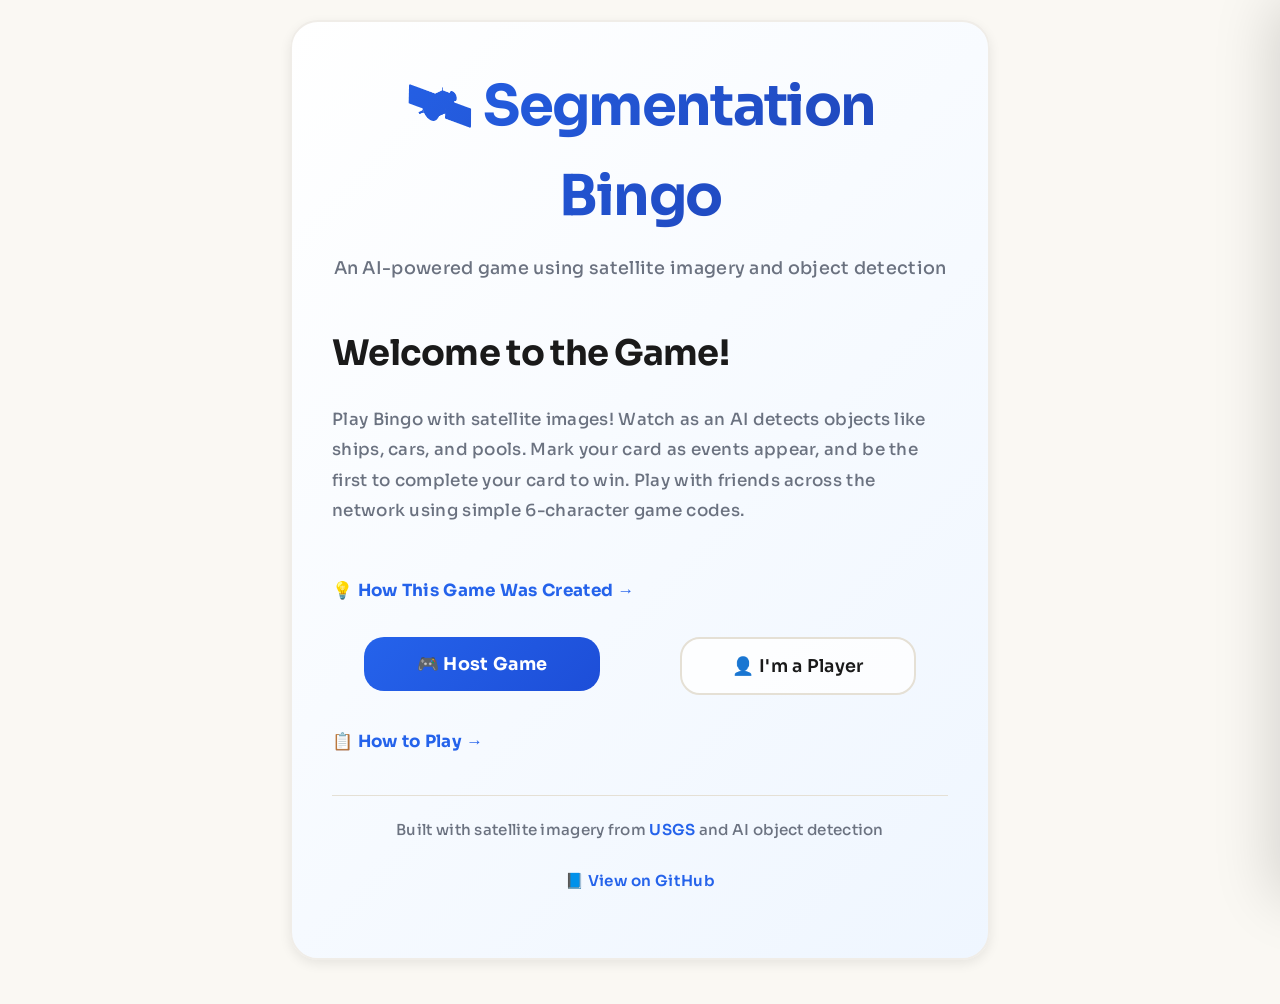
==== commit 76dfbbc0: "Difficulty selector removed and UI changes" ====
--- a/index.html
+++ b/index.html
@@ -22,6 +22,10 @@
         Play Bingo with satellite images! Watch as an AI detects objects like ships, cars, and pools. Mark your card as events appear, and be the first to complete your card to win. Play with friends across the network using simple 6-character game codes.
       </p>
 
+      <button class="how-it-works-btn" onclick="openPanel('created')" style="margin-bottom: 20px;">
+        💡 How This Game Was Created →
+      </button>
+
       <div class="landing-buttons">
         <a href="host.html" style="text-decoration: none;">
           <button style="width: 100%; padding: 16px; font-size: 1.05em;">
@@ -35,8 +39,8 @@
         </a>
       </div>
 
-      <button class="how-it-works-btn" onclick="openRulesPanel()">
-        Learn more about the game →
+      <button class="how-it-works-btn" onclick="openPanel('play')" style="margin-top: 20px;">
+        📋 How to Play →
       </button>
 
       <footer style="margin-top: 40px; padding-top: 20px; border-top: 1px solid var(--border); text-align: center; color: var(--text-muted); font-size: 0.9em;">
@@ -53,80 +57,132 @@
   </div>
 
   <!-- Side Panel Overlay -->
-  <div class="side-panel-overlay" id="sidePanelOverlay" onclick="closeSidePanel()"></div>
+  <div class="side-panel-overlay" id="sidePanelOverlay" onclick="closePanel()"></div>
 
   <!-- Side Panel -->
   <div class="side-panel" id="sidePanel">
     <div class="side-panel-header">
-      <h2>How Segmentation Bingo Works</h2>
-      <button class="side-panel-close" onclick="closeSidePanel()">✕</button>
+      <h2 id="sidePanelTitle">How This Game Was Created</h2>
+      <button class="side-panel-close" onclick="closePanel()">✕</button>
     </div>
 
-    <div class="side-panel-section">
-      <h3>📋 How to Play</h3>
-      <ol>
-        <li><strong>Host</strong> generates balanced bingo cards using a Monte Carlo algorithm</li>
-        <li><strong>Players</strong> join with a 6-character game code and enter their name</li>
-        <li>Host reveals satellite images one at a time</li>
-        <li>An <strong>AI model (SAM 3)</strong> detects objects in each image (ships, vehicles, pools, etc.)</li>
-        <li>When detected objects match your bingo card events, your squares auto-mark</li>
-        <li>You can also <strong>manually mark squares</strong> if you spot objects the AI missed</li>
-        <li><strong>First player to complete their card</strong> claims BINGO and wins!</li>
-      </ol>
+    <!-- Created Panel Content -->
+    <div id="createdPanel">
+      <div class="side-panel-section">
+        <h3>🤖 What is AI Segmentation?</h3>
+        <p>
+          <strong>Segmentation</strong> is a computer vision technique where an AI model identifies and outlines every object in an image. Our game uses <strong>SAM 3 (Segment Anything Model 3)</strong>, a state-of-the-art model developed by Meta that can detect and label objects in any image.
+        </p>
+      </div>
+
+      <div class="side-panel-section">
+        <h3>🛰️ The Dataset</h3>
+        <p>
+          This game uses <strong>36 satellite images</strong> from the USGS showing different locations on Earth captured from space. The AI detects what objects appear in each image:
+        </p>
+        <ul style="margin-left: 20px; color: var(--text-secondary); font-size: 0.95em; line-height: 1.8;">
+          <li>Ships and maritime vessels</li>
+          <li>Cars and vehicles</li>
+          <li>Pools and water features</li>
+          <li>Buildings and structures</li>
+          <li>Trees, forests, and vegetation</li>
+          <li>Roads and parking lots</li>
+        </ul>
+        <img src="web/images/image_1.jpg" alt="Example satellite image" class="side-panel-image">
+        <p style="font-size: 0.85em; color: var(--text-muted); margin-top: 8px;">Example: A satellite image analyzed by AI</p>
+      </div>
+
+      <div class="side-panel-section">
+        <h3>🎲 Fair Card Generation</h3>
+        <p>
+          Bingo cards are generated using a <strong>Monte Carlo algorithm</strong> to ensure all cards are statistically balanced. This means each player has roughly the same chance of winning, regardless of which card they get.
+        </p>
+      </div>
+
+      <div class="side-panel-section">
+        <h3>💻 Open Source</h3>
+        <p>
+          This game is built with vanilla HTML, CSS, and JavaScript. No servers needed — everything runs in your browser using WebRTC for peer-to-peer connections. View the code on <a href="https://github.com/DanGodi/segmentation-bingo">GitHub</a>.
+        </p>
+      </div>
     </div>
 
-    <div class="side-panel-section">
-      <h3>🤖 How AI Segmentation Works</h3>
-      <p>
-        <strong>Segmentation</strong> is a computer vision technique where an AI model identifies and outlines every object in an image. Our game uses <strong>SAM 3 (Segment Anything Model 3)</strong>, a state-of-the-art model developed by Meta that can detect and label objects in any image.
-      </p>
-      <p>
-        For this game, SAM 3 analyzes 36 satellite images from the USGS, automatically detecting features like:
-      </p>
-      <ul style="margin-left: 20px; color: var(--text-secondary); font-size: 0.95em; line-height: 1.8;">
-        <li>Ships and maritime vessels</li>
-        <li>Cars and vehicles</li>
-        <li>Pools and water features</li>
-        <li>Buildings and structures</li>
-        <li>Trees, forests, and vegetation</li>
-        <li>Roads and parking lots</li>
-        <li>And much more...</li>
-      </ul>
-    </div>
+    <!-- Play Panel Content -->
+    <div id="playPanel" style="display: none;">
+      <div class="side-panel-section">
+        <h3>📋 Game Rules</h3>
+        <ol>
+          <li><strong>Host</strong> generates balanced bingo cards using a Monte Carlo algorithm</li>
+          <li><strong>Players</strong> join with a 6-character game code and enter their name</li>
+          <li>Host reveals satellite images one at a time</li>
+          <li>An <strong>AI model (SAM 3)</strong> detects objects in each image</li>
+          <li>When detected objects match your bingo card events, your squares auto-mark</li>
+          <li>You can also <strong>manually mark squares</strong> if you spot objects the AI missed</li>
+          <li><strong>First player to complete their card</strong> claims BINGO and wins!</li>
+        </ol>
+      </div>
 
-    <div class="side-panel-section">
-      <h3>🛰️ About the Images</h3>
-      <p>
-        The game uses <strong>36 satellite images</strong> from the USGS. Each image shows a different location on Earth captured from space. The AI detects what objects appear in each image, and your bingo card contains 10 events (combinations of detected objects).
-      </p>
-      <p>
-        Here's an example of a satellite image and the kinds of objects an AI can detect:
-      </p>
-      <img src="web/images/image_1.jpg" alt="Example satellite image" class="side-panel-image">
-      <p style="font-size: 0.85em; color: var(--text-muted); margin-top: 8px;">Example satellite image from USGS</p>
-    </div>
+      <div class="side-panel-section">
+        <h3>🎮 For the Host</h3>
+        <ul style="margin-left: 20px; color: var(--text-secondary); font-size: 0.95em; line-height: 1.8;">
+          <li>Go to <strong>Host Game</strong> on the home page</li>
+          <li>Share the 6-character <strong>game code</strong> with players</li>
+          <li>Wait for players to join and mark themselves as ready</li>
+          <li>Click <strong>Start Game</strong> to begin</li>
+          <li>Click <strong>Next Image</strong> to reveal satellite images one by one</li>
+          <li>Watch the player progress bars as they mark squares</li>
+          <li>When a player claims BINGO, the system verifies their win</li>
+          <li>Game ends when 3+ players win — see the final progress chart!</li>
+        </ul>
+      </div>
 
-    <div class="side-panel-section">
-      <h3>💡 Quick Tips</h3>
-      <ul style="margin-left: 20px; color: var(--text-secondary); font-size: 0.95em; line-height: 1.8;">
-        <li>Each game generates a unique, balanced set of bingo cards</li>
-        <li>You can play with 2+ players on different networks</li>
-        <li>The 6-character game code makes it easy to share (no long URLs)</li>
-        <li>Watch the host's screen to see which objects are detected each turn</li>
-        <li>The first verified winner completes their card and claims BINGO</li>
-        <li>After 3+ players win, the game ends and you can see the final chart</li>
-      </ul>
+      <div class="side-panel-section">
+        <h3>👤 For Players</h3>
+        <ul style="margin-left: 20px; color: var(--text-secondary); font-size: 0.95em; line-height: 1.8;">
+          <li>Go to <strong>I'm a Player</strong> on the home page</li>
+          <li>Enter the 6-character <strong>game code</strong> from the host</li>
+          <li>Enter your name (max 20 characters) and click <strong>Join & Ready</strong></li>
+          <li>Wait for the host to start the game</li>
+          <li>Receive your unique bingo card</li>
+          <li>Watch as squares auto-mark when AI detects matching objects</li>
+          <li>Manually click squares if you spot objects the AI missed</li>
+          <li>When all 10 squares are marked, click <strong>CLAIM BINGO!</strong></li>
+          <li>The host will verify your win</li>
+        </ul>
+      </div>
+
+      <div class="side-panel-section">
+        <h3>💡 Tips for Success</h3>
+        <ul style="margin-left: 20px; color: var(--text-secondary); font-size: 0.95em; line-height: 1.8;">
+          <li>Each game generates a unique, balanced set of bingo cards</li>
+          <li>You can play with 2+ players on different networks</li>
+          <li>Watch the host's screen to see which objects are detected each turn</li>
+          <li>The AI might miss some objects — use manual marking to help!</li>
+          <li>The first verified winner completes their card and claims BINGO</li>
+          <li>After 3+ players win, the game ends and shows everyone's progress chart</li>
+        </ul>
+      </div>
     </div>
   </div>
 
   <script>
-    function openRulesPanel() {
+    function openPanel(type) {
+      if (type === 'created') {
+        document.getElementById('sidePanelTitle').textContent = 'How This Game Was Created';
+        document.getElementById('createdPanel').style.display = 'block';
+        document.getElementById('playPanel').style.display = 'none';
+      } else if (type === 'play') {
+        document.getElementById('sidePanelTitle').textContent = 'How to Play';
+        document.getElementById('createdPanel').style.display = 'none';
+        document.getElementById('playPanel').style.display = 'block';
+      }
+
       document.getElementById('sidePanel').classList.add('open');
       document.getElementById('sidePanelOverlay').classList.add('open');
       document.body.style.overflow = 'hidden';
     }
 
-    function closeSidePanel() {
+    function closePanel() {
       document.getElementById('sidePanel').classList.remove('open');
       document.getElementById('sidePanelOverlay').classList.remove('open');
       document.body.style.overflow = 'auto';
@@ -135,7 +191,7 @@
     // Close panel when pressing Escape
     document.addEventListener('keydown', function(event) {
       if (event.key === 'Escape') {
-        closeSidePanel();
+        closePanel();
       }
     });
   </script>
--- a/web/css/style.css
+++ b/web/css/style.css
@@ -9,6 +9,8 @@
   --primary: #2563eb;
   --primary-light: #3b82f6;
   --primary-dark: #1e40af;
+  --accent-orange: #f97316;
+  --accent-orange-light: #fed7aa;
   --success: #10b981;
   --warning: #f59e0b;
   --danger: #ef4444;
@@ -17,12 +19,16 @@
   --text-secondary: #6b7280;
   --text-muted: #9ca3af;
 
-  --bg-page: #f7f7f5;
+  --bg-page: #faf8f3;
   --bg-surface: #ffffff;
-  --bg-subtle: #f3f3f0;
-
-  --border: #e5e5e0;
-  --border-light: #f0f0ed;
+  --bg-subtle: #f3f1ed;
+
+  --bg-blue-light: #eff6ff;
+  --bg-orange-light: #ffedd5;
+  --bg-cyan-light: #ecf8fb;
+
+  --border: #e5e0d5;
+  --border-light: #f0ede8;
 
   --shadow-sm: 0 1px 3px rgba(0, 0, 0, 0.06);
   --shadow-md: 0 4px 12px rgba(0, 0, 0, 0.08);
@@ -75,12 +81,12 @@
   }
 }
 
-@keyframes bounce {
-  0%, 100% {
+@keyframes smoothRaise {
+  from {
     transform: translateY(0);
   }
-  50% {
-    transform: translateY(-6px);
+  to {
+    transform: translateY(-8px);
   }
 }
 
@@ -166,7 +172,7 @@
 /* ======== Cards ======== */
 
 .card {
-  background: var(--bg-surface);
+  background: linear-gradient(135deg, var(--bg-surface) 0%, var(--bg-blue-light) 100%);
   border-radius: var(--radius-lg);
   padding: 40px;
   box-shadow: var(--shadow-md);
@@ -179,13 +185,14 @@
 .card:hover {
   box-shadow: var(--shadow-lg);
   transform: translateY(-8px);
-  border-color: var(--primary-light);
+  border-color: var(--primary);
+  background: linear-gradient(135deg, #ffffff 0%, var(--bg-blue-light) 100%);
 }
 
 /* ======== Buttons ======== */
 
 button, .button {
-  background: linear-gradient(135deg, var(--primary), var(--primary-dark));
+  background: linear-gradient(135deg, #2563eb 0%, #1d4ed8 100%);
   color: white;
   border: none;
   padding: 14px 32px;
@@ -205,9 +212,8 @@
 
 button:hover:not(:disabled),
 .button:hover {
-  transform: translateY(-4px);
-  box-shadow: 0 12px 24px rgba(37, 99, 235, 0.3);
-  animation: bounce 0.4s ease-in-out;
+  transform: translateY(-6px);
+  box-shadow: 0 12px 24px rgba(37, 99, 235, 0.4);
 }
 
 button:active:not(:disabled),
@@ -503,11 +509,11 @@
   display: flex;
   justify-content: space-between;
   align-items: center;
-  background: linear-gradient(135deg, var(--bg-surface), var(--bg-subtle));
+  background: linear-gradient(135deg, var(--bg-blue-light) 0%, var(--bg-orange-light) 100%);
   padding: 24px 28px;
   border-radius: var(--radius);
   box-shadow: var(--shadow-md);
-  border: 2px solid var(--border-light);
+  border: 2px solid var(--primary-light);
   flex-wrap: wrap;
   gap: 16px;
   animation: fadeInUp 0.6s var(--transition) 0.1s both;
@@ -535,7 +541,7 @@
 /* ======== Image Display ======== */
 
 .image-display {
-  background: var(--bg-surface);
+  background: linear-gradient(135deg, var(--bg-surface) 0%, var(--bg-cyan-light) 100%);
   border-radius: var(--radius);
   padding: 24px;
   text-align: center;
@@ -548,6 +554,7 @@
 .image-display:hover {
   box-shadow: var(--shadow-lg);
   transform: translateY(-6px);
+  background: linear-gradient(135deg, #ffffff 0%, var(--bg-cyan-light) 100%);
 }
 
 .image-display img {
@@ -620,7 +627,7 @@
 /* ======== Progress Section ======== */
 
 .progress-section {
-  background: var(--bg-surface);
+  background: linear-gradient(135deg, var(--bg-surface) 0%, var(--bg-orange-light) 100%);
   padding: 24px;
   border-radius: var(--radius);
   box-shadow: var(--shadow-md);
@@ -698,7 +705,7 @@
 /* ======== Bingo Card Grid ======== */
 
 .bingo-card {
-  background: var(--bg-surface);
+  background: linear-gradient(135deg, var(--bg-surface) 0%, var(--bg-orange-light) 100%);
   border: 3px solid var(--primary);
   border-radius: var(--radius);
   padding: 20px;
@@ -710,7 +717,8 @@
 .bingo-card:hover {
   box-shadow: var(--shadow-lg);
   transform: translateY(-8px);
-  border-color: var(--primary-light);
+  border-color: var(--accent-orange);
+  background: linear-gradient(135deg, #ffffff 0%, var(--bg-orange-light) 100%);
 }
 
 .bingo-card.completed {
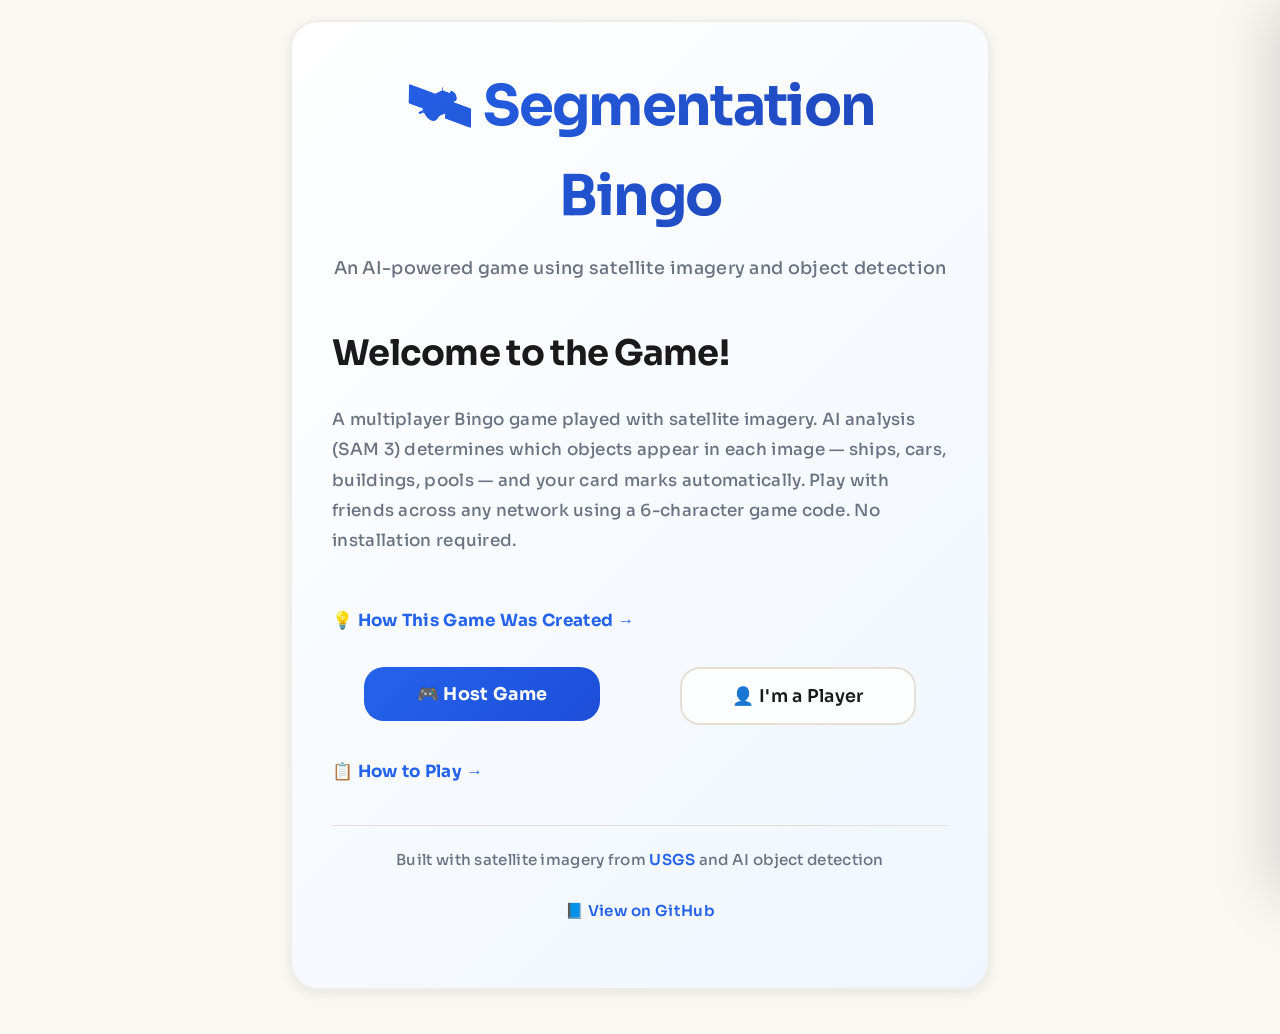
==== commit 47fbbaba: "Made claude fix comments clean up and stuff, also changed readme and site content" ====
--- a/index.html
+++ b/index.html
@@ -19,7 +19,7 @@
       <h2>Welcome to the Game!</h2>
 
       <p style="margin-bottom: 30px; color: var(--text-secondary); line-height: 1.8;">
-        Play Bingo with satellite images! Watch as an AI detects objects like ships, cars, and pools. Mark your card as events appear, and be the first to complete your card to win. Play with friends across the network using simple 6-character game codes.
+        A multiplayer Bingo game played with satellite imagery. AI analysis (SAM 3) determines which objects appear in each image — ships, cars, buildings, pools — and your card marks automatically. Play with friends across any network using a 6-character game code. No installation required.
       </p>
 
       <button class="how-it-works-btn" onclick="openPanel('created')" style="margin-bottom: 20px;">
@@ -69,16 +69,16 @@
     <!-- Created Panel Content -->
     <div id="createdPanel">
       <div class="side-panel-section">
-        <h3>🤖 What is AI Segmentation?</h3>
+        <h3>🤖 The AI: SAM 3</h3>
         <p>
-          <strong>Segmentation</strong> is a computer vision technique where an AI model identifies and outlines every object in an image. Our game uses <strong>SAM 3 (Segment Anything Model 3)</strong>, a state-of-the-art model developed by Meta that can detect and label objects in any image.
+          <strong>Segmentation</strong> is a computer vision technique where an AI identifies and outlines every object in an image. This game uses <strong>SAM 3 (Segment Anything Model 3)</strong> by Meta, run offline against all 36 images before the game. The results — object counts per image — are stored in a JSON file that the web app reads. The model does not run live during gameplay.
         </p>
       </div>
 
       <div class="side-panel-section">
         <h3>🛰️ The Dataset</h3>
         <p>
-          This game uses <strong>36 satellite images</strong> from the USGS showing different locations on Earth captured from space. The AI detects what objects appear in each image:
+          The game uses <strong>36 satellite images</strong> from the USGS. SAM 3 was used to detect which objects appear in each image and how many:
         </p>
         <ul style="margin-left: 20px; color: var(--text-secondary); font-size: 0.95em; line-height: 1.8;">
           <li>Ships and maritime vessels</li>
@@ -89,20 +89,20 @@
           <li>Roads and parking lots</li>
         </ul>
         <img src="web/images/image_1.jpg" alt="Example satellite image" class="side-panel-image">
-        <p style="font-size: 0.85em; color: var(--text-muted); margin-top: 8px;">Example: A satellite image analyzed by AI</p>
+        <p style="font-size: 0.85em; color: var(--text-muted); margin-top: 8px;">Example: one of the 36 satellite images used in the game</p>
       </div>
 
       <div class="side-panel-section">
         <h3>🎲 Fair Card Generation</h3>
         <p>
-          Bingo cards are generated using a <strong>Monte Carlo algorithm</strong> to ensure all cards are statistically balanced. This means each player has roughly the same chance of winning, regardless of which card they get.
+          When the host starts the game, bingo cards are generated using a <strong>Monte Carlo algorithm</strong> that ensures all cards are statistically balanced. Each player has roughly the same expected number of turns to win, regardless of which card they get.
         </p>
       </div>
 
       <div class="side-panel-section">
         <h3>💻 Open Source</h3>
         <p>
-          This game is built with vanilla HTML, CSS, and JavaScript. No servers needed — everything runs in your browser using WebRTC for peer-to-peer connections. View the code on <a href="https://github.com/DanGodi/segmentation-bingo">GitHub</a>.
+          Built with vanilla HTML, CSS, and JavaScript — no framework, no server. Multiplayer sync uses WebRTC via PeerJS for direct peer-to-peer connections. View the source on <a href="https://github.com/DanGodi/segmentation-bingo">GitHub</a>.
         </p>
       </div>
     </div>
@@ -110,56 +110,51 @@
     <!-- Play Panel Content -->
     <div id="playPanel" style="display: none;">
       <div class="side-panel-section">
-        <h3>📋 Game Rules</h3>
+        <h3>📋 How a Round Works</h3>
         <ol>
-          <li><strong>Host</strong> generates balanced bingo cards using a Monte Carlo algorithm</li>
-          <li><strong>Players</strong> join with a 6-character game code and enter their name</li>
-          <li>Host reveals satellite images one at a time</li>
-          <li>An <strong>AI model (SAM 3)</strong> detects objects in each image</li>
-          <li>When detected objects match your bingo card events, your squares auto-mark</li>
-          <li>You can also <strong>manually mark squares</strong> if you spot objects the AI missed</li>
-          <li><strong>First player to complete their card</strong> claims BINGO and wins!</li>
+          <li><strong>Host</strong> opens <code>host.html</code> and shares the 6-character game code</li>
+          <li><strong>Players</strong> open <code>player.html</code>, enter the code and their name, and click <strong>Join & Ready</strong></li>
+          <li>Host clicks <strong>Start Game</strong> — each player receives a unique, balanced bingo card</li>
+          <li>Host reveals satellite images one at a time with <strong>Next Image</strong></li>
+          <li>Pre-computed AI analysis determines which objects appear in each image — matching squares mark automatically</li>
+          <li>Players can also <strong>click squares manually</strong> if the AI missed something</li>
+          <li>When all 10 squares are marked, click <strong>CLAIM BINGO!</strong> — the host verifies the win</li>
+          <li>After 3 verified winners, the game ends and shows a progress chart for all players</li>
         </ol>
       </div>
 
       <div class="side-panel-section">
         <h3>🎮 For the Host</h3>
         <ul style="margin-left: 20px; color: var(--text-secondary); font-size: 0.95em; line-height: 1.8;">
-          <li>Go to <strong>Host Game</strong> on the home page</li>
-          <li>Share the 6-character <strong>game code</strong> with players</li>
-          <li>Wait for players to join and mark themselves as ready</li>
-          <li>Click <strong>Start Game</strong> to begin</li>
-          <li>Click <strong>Next Image</strong> to reveal satellite images one by one</li>
-          <li>Watch the player progress bars as they mark squares</li>
-          <li>When a player claims BINGO, the system verifies their win</li>
-          <li>Game ends when 3+ players win — see the final progress chart!</li>
+          <li>Open <strong>Host Game</strong> — a 6-character game code appears automatically</li>
+          <li>Copy and share the code with players (use the 📋 Copy button)</li>
+          <li>Wait for players to join; once 2 or more are ready, click <strong>Start Game</strong></li>
+          <li>Click <strong>Next Image</strong> to reveal each satellite image</li>
+          <li>Watch per-player progress bars update in real time</li>
+          <li>The game ends automatically after 3 players have their BINGO verified</li>
         </ul>
       </div>
 
       <div class="side-panel-section">
         <h3>👤 For Players</h3>
         <ul style="margin-left: 20px; color: var(--text-secondary); font-size: 0.95em; line-height: 1.8;">
-          <li>Go to <strong>I'm a Player</strong> on the home page</li>
-          <li>Enter the 6-character <strong>game code</strong> from the host</li>
-          <li>Enter your name (max 20 characters) and click <strong>Join & Ready</strong></li>
-          <li>Wait for the host to start the game</li>
-          <li>Receive your unique bingo card</li>
-          <li>Watch as squares auto-mark when AI detects matching objects</li>
-          <li>Manually click squares if you spot objects the AI missed</li>
+          <li>Open <strong>I'm a Player</strong> from the home page</li>
+          <li>Enter the 6-character game code from the host, then your name</li>
+          <li>Click <strong>Join & Ready</strong> and wait for the host to start</li>
+          <li>Your unique bingo card appears automatically when the game begins</li>
+          <li>Squares mark themselves as each image is revealed</li>
+          <li>Click any square manually if you think the AI missed an object</li>
           <li>When all 10 squares are marked, click <strong>CLAIM BINGO!</strong></li>
-          <li>The host will verify your win</li>
         </ul>
       </div>
 
       <div class="side-panel-section">
-        <h3>💡 Tips for Success</h3>
+        <h3>💡 Good to Know</h3>
         <ul style="margin-left: 20px; color: var(--text-secondary); font-size: 0.95em; line-height: 1.8;">
-          <li>Each game generates a unique, balanced set of bingo cards</li>
-          <li>You can play with 2+ players on different networks</li>
-          <li>Watch the host's screen to see which objects are detected each turn</li>
-          <li>The AI might miss some objects — use manual marking to help!</li>
-          <li>The first verified winner completes their card and claims BINGO</li>
-          <li>After 3+ players win, the game ends and shows everyone's progress chart</li>
+          <li>Works across different networks — no LAN required</li>
+          <li>Cards are balanced so every player has a similar expected win time</li>
+          <li>The AI ran offline before the game — it does not process images live</li>
+          <li>After 3 winners are verified, everyone sees a progress chart</li>
         </ul>
       </div>
     </div>
